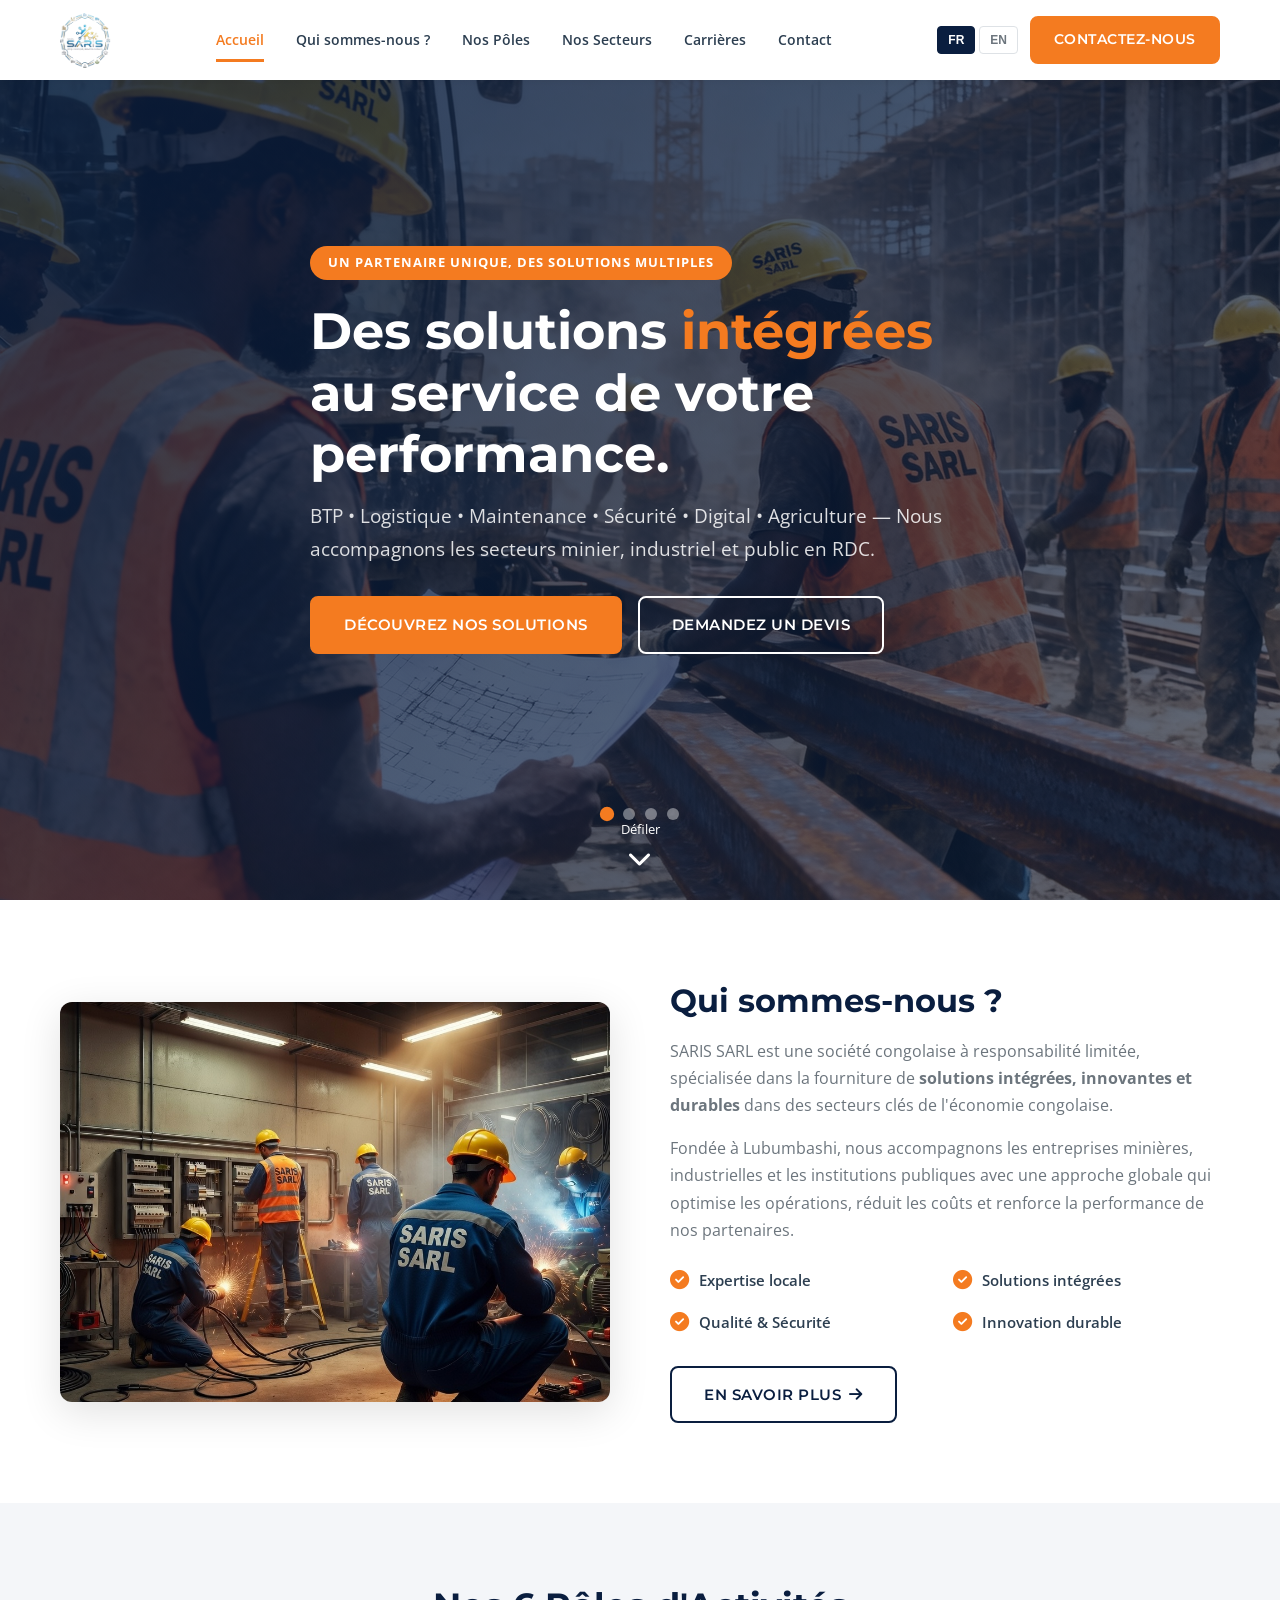
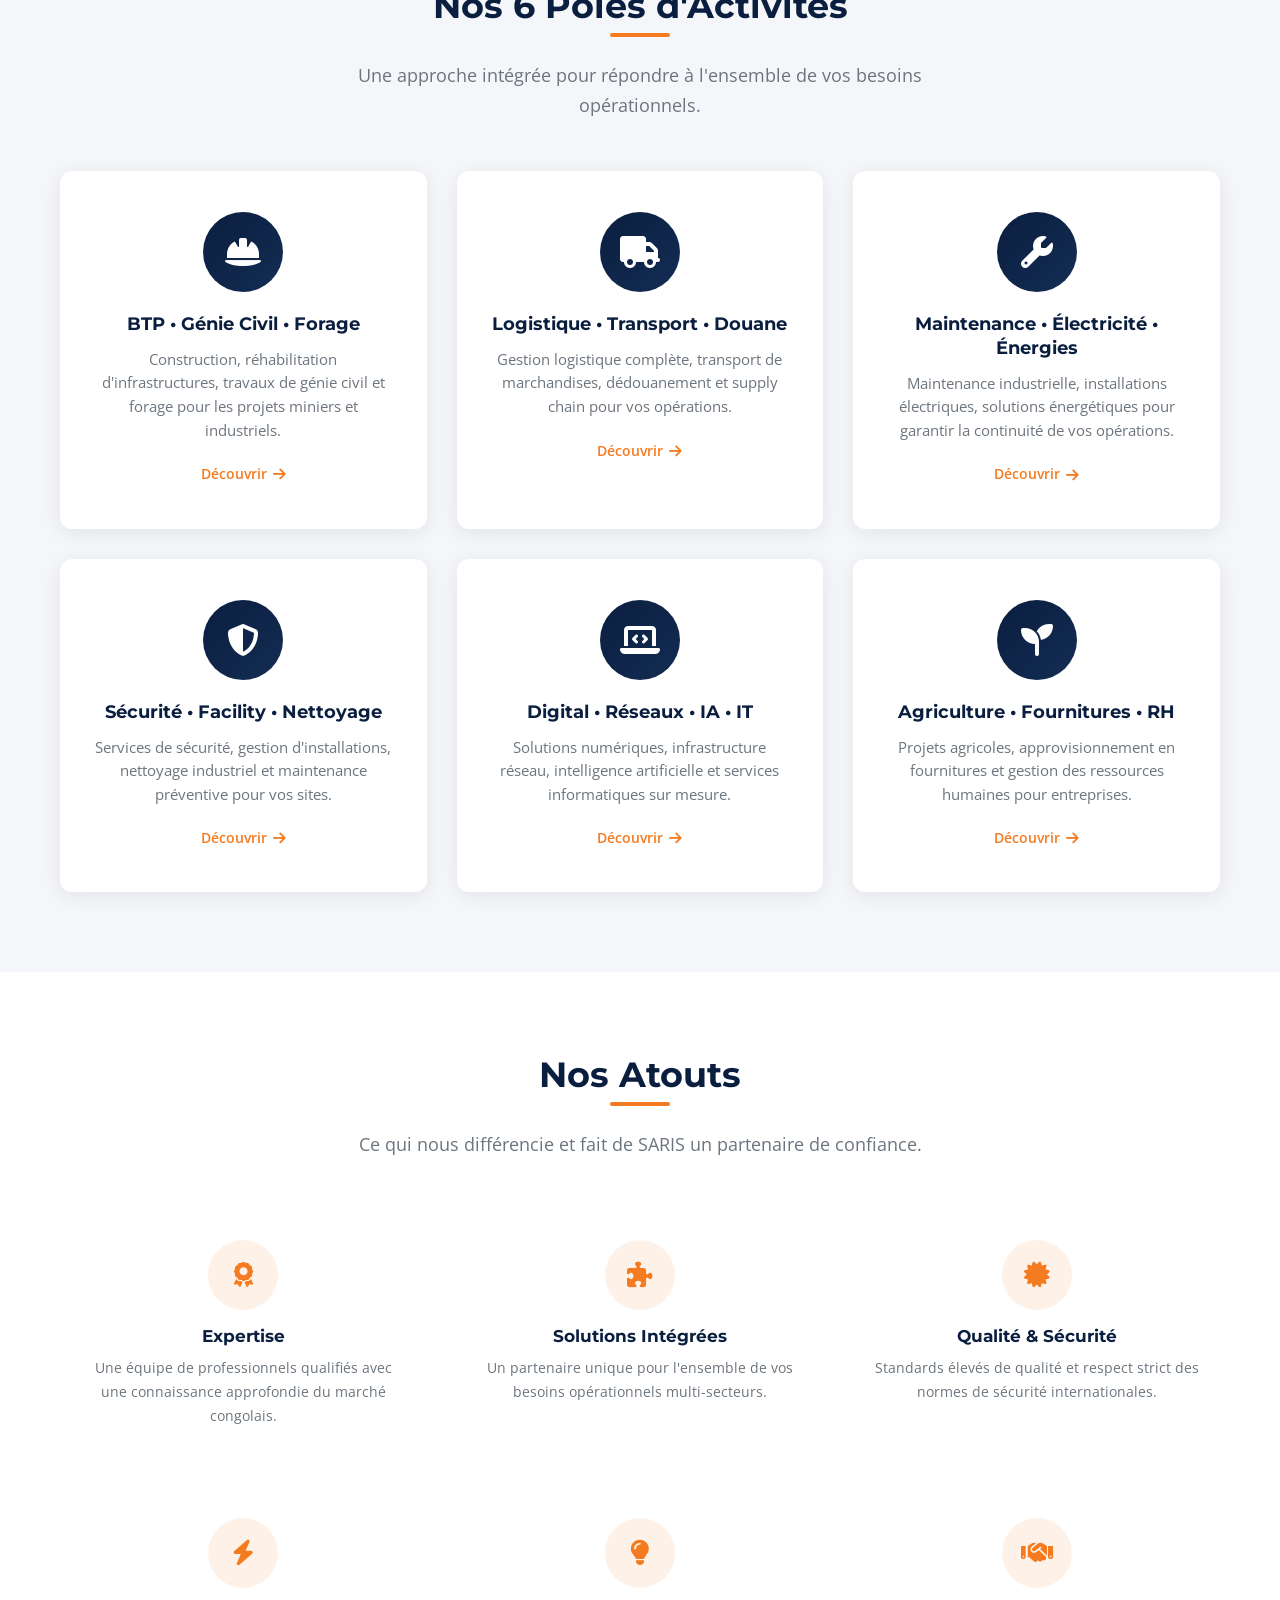
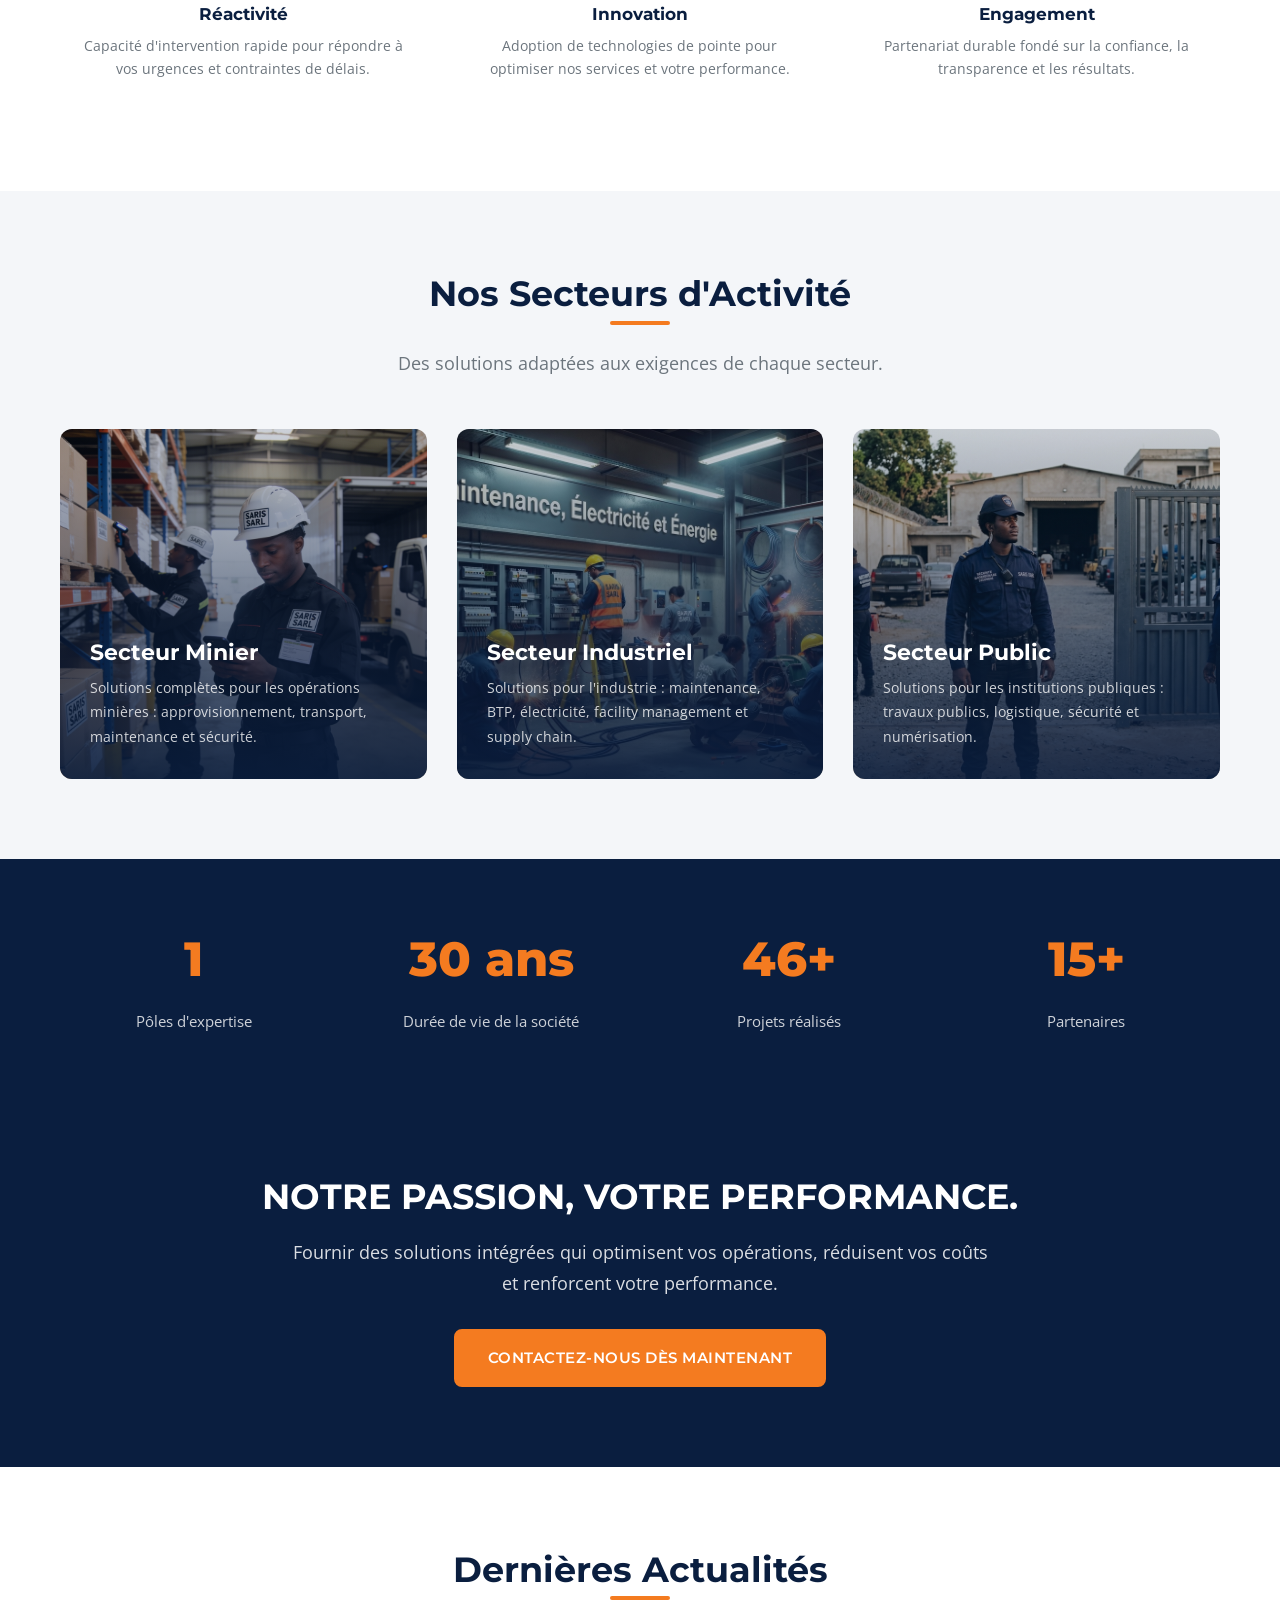
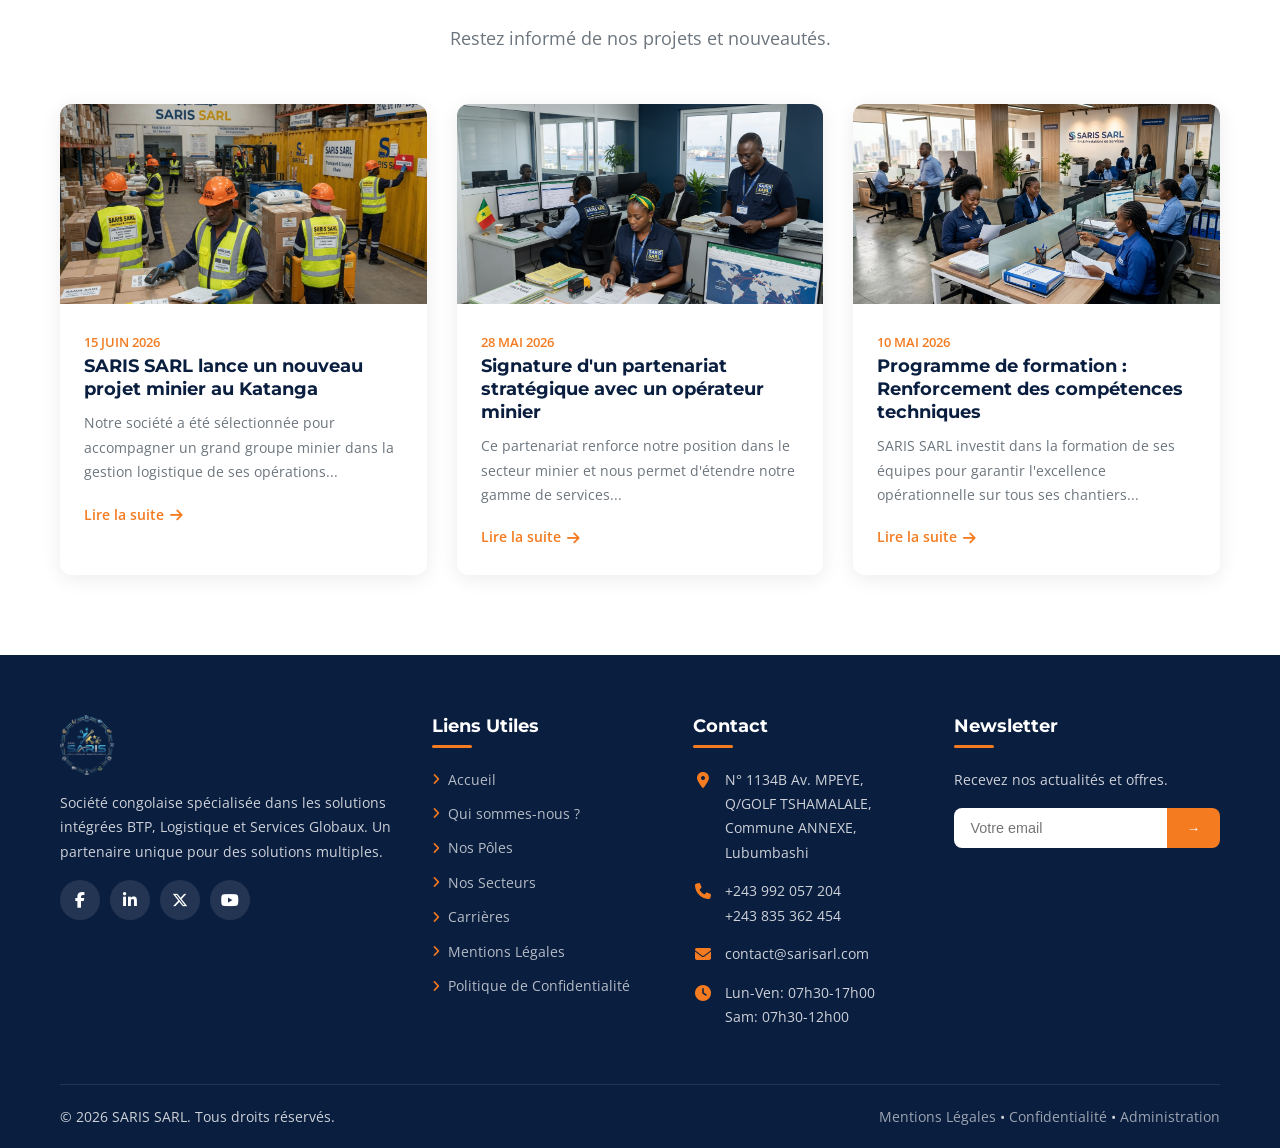
==== index.html @ deb18f31 "Initial commit: Site web SARIS SARL - Solutions Integrees BTP, Logistique et Services Globaux" ====
<!DOCTYPE html>
<html lang="fr">
<head>
  <meta charset="UTF-8">
  <meta name="viewport" content="width=device-width, initial-scale=1.0">
  <title>SARIS SARL – Solutions Intégrées BTP, Logistique & Services Globaux</title>
  <meta name="description" content="SARIS SARL, société congolaise spécialisée dans les solutions intégrées BTP, Logistique et Services Globaux au service du secteur minier, industriel et public.">
  <meta name="keywords" content="SARIS SARL, BTP, logistique, maintenance industrielle, Lubumbashi, Kolwezi, Congo, RDC">
  <link rel="preconnect" href="https://fonts.googleapis.com">
  <link rel="preconnect" href="https://fonts.gstatic.com" crossorigin>
  <link href="https://fonts.googleapis.com/css2?family=Montserrat:wght@400;500;600;700;800&family=Open+Sans:wght@400;500;600;700&display=swap" rel="stylesheet">
  <link rel="stylesheet" href="https://cdnjs.cloudflare.com/ajax/libs/font-awesome/6.5.1/css/all.min.css">
  <link rel="stylesheet" href="css/style.css">
</head>
<body>

  <!-- Navigation Overlay -->
  <div class="nav-overlay"></div>

  <!-- ========== HEADER ========== -->
  <header class="header">
    <div class="container header__inner">
      <a href="index.html" class="header__logo">
        <img src="assets/images/logo.png" alt="SARIS SARL - BTP, Logistique, Services Globaux" style="height:55px;width:auto;">
      </a>

      <nav class="header__nav">
        <a href="index.html" class="active">Accueil</a>
        <a href="pages/about.html">Qui sommes-nous ?</a>
        <a href="pages/poles.html">Nos Pôles</a>
        <a href="pages/secteurs.html">Nos Secteurs</a>
        <a href="pages/careers.html">Carrières</a>
        <a href="pages/contact.html">Contact</a>
      </nav>

      <div class="header__actions">
        <div class="lang-switch">
          <button class="active" data-lang="fr">FR</button>
          <button data-lang="en">EN</button>
        </div>
        <a href="pages/contact.html" class="btn btn--primary btn--small">Contactez-nous</a>
        <div class="menu-toggle">
          <span></span><span></span><span></span>
        </div>
      </div>
    </div>
  </header>

  <!-- ========== HERO SECTION ========== -->
  <section class="hero">
    <div class="hero__slideshow">
      <div class="hero__slide active" style="background-image: url('assets/images/btp-genie-civil.png');"></div>
      <div class="hero__slide" style="background-image: url('assets/images/logistique-camions.png');"></div>
      <div class="hero__slide" style="background-image: url('assets/images/maintenance-energie.png');"></div>
      <div class="hero__slide" style="background-image: url('assets/images/securite-gardiennage.png');"></div>
    </div>
    <div class="hero__overlay"></div>

    <div class="container hero__content">
      <span class="hero__badge">UN PARTENAIRE UNIQUE, DES SOLUTIONS MULTIPLES</span>
      <h1>Des solutions <span>intégrées</span> au service de votre performance.</h1>
      <p>BTP &bull; Logistique &bull; Maintenance &bull; Sécurité &bull; Digital &bull; Agriculture — Nous accompagnons les secteurs minier, industriel et public en RDC.</p>
      <div class="hero__buttons">
        <a href="pages/poles.html" class="btn btn--primary">Découvrez nos solutions</a>
        <a href="pages/contact.html" class="btn btn--outline">Demandez un devis</a>
      </div>
    </div>

    <div class="hero__dots">
      <button class="hero__dot active"></button>
      <button class="hero__dot"></button>
      <button class="hero__dot"></button>
      <button class="hero__dot"></button>
    </div>

    <div class="hero__scroll">
      <span>Défiler</span>
      <i class="fas fa-chevron-down"></i>
    </div>
  </section>

  <!-- ========== ABOUT SUMMARY ========== -->
  <section class="section">
    <div class="container">
      <div class="about-summary">
        <div class="about-summary__img animate-left">
          <img src="assets/images/maintenance-saris.png" alt="Équipe SARIS SARL">
        </div>
        <div class="about-summary__content animate-right">
          <h2>Qui sommes-nous ?</h2>
          <p>SARIS SARL est une société congolaise à responsabilité limitée, spécialisée dans la fourniture de <strong>solutions intégrées, innovantes et durables</strong> dans des secteurs clés de l'économie congolaise.</p>
          <p>Fondée à Lubumbashi, nous accompagnons les entreprises minières, industrielles et les institutions publiques avec une approche globale qui optimise les opérations, réduit les coûts et renforce la performance de nos partenaires.</p>
          <div class="about-summary__features">
            <div class="about-summary__feature">
              <i class="fas fa-check-circle"></i>
              <span>Expertise locale</span>
            </div>
            <div class="about-summary__feature">
              <i class="fas fa-check-circle"></i>
              <span>Solutions intégrées</span>
            </div>
            <div class="about-summary__feature">
              <i class="fas fa-check-circle"></i>
              <span>Qualité & Sécurité</span>
            </div>
            <div class="about-summary__feature">
              <i class="fas fa-check-circle"></i>
              <span>Innovation durable</span>
            </div>
          </div>
          <a href="pages/about.html" class="btn btn--outline-dark mt-3">En savoir plus <i class="fas fa-arrow-right"></i></a>
        </div>
      </div>
    </div>
  </section>

  <!-- ========== 6 PÔLES D'ACTIVITÉS ========== -->
  <section class="section section--gray">
    <div class="container">
      <div class="section-title animate">
        <h2>Nos 6 Pôles d'Activités</h2>
        <p>Une approche intégrée pour répondre à l'ensemble de vos besoins opérationnels.</p>
      </div>

      <div class="poles-grid">
        <div class="pole-card animate">
          <div class="pole-card__icon"><i class="fas fa-hard-hat"></i></div>
          <h3>BTP &bull; Génie Civil &bull; Forage</h3>
          <p>Construction, réhabilitation d'infrastructures, travaux de génie civil et forage pour les projets miniers et industriels.</p>
          <a href="pages/poles.html" class="pole-card__link">Découvrir <i class="fas fa-arrow-right"></i></a>
        </div>

        <div class="pole-card animate">
          <div class="pole-card__icon"><i class="fas fa-truck"></i></div>
          <h3>Logistique &bull; Transport &bull; Douane</h3>
          <p>Gestion logistique complète, transport de marchandises, dédouanement et supply chain pour vos opérations.</p>
          <a href="pages/poles.html" class="pole-card__link">Découvrir <i class="fas fa-arrow-right"></i></a>
        </div>

        <div class="pole-card animate">
          <div class="pole-card__icon"><i class="fas fa-wrench"></i></div>
          <h3>Maintenance &bull; Électricité &bull; Énergies</h3>
          <p>Maintenance industrielle, installations électriques, solutions énergétiques pour garantir la continuité de vos opérations.</p>
          <a href="pages/poles.html" class="pole-card__link">Découvrir <i class="fas fa-arrow-right"></i></a>
        </div>

        <div class="pole-card animate">
          <div class="pole-card__icon"><i class="fas fa-shield-halved"></i></div>
          <h3>Sécurité &bull; Facility &bull; Nettoyage</h3>
          <p>Services de sécurité, gestion d'installations, nettoyage industriel et maintenance préventive pour vos sites.</p>
          <a href="pages/poles.html" class="pole-card__link">Découvrir <i class="fas fa-arrow-right"></i></a>
        </div>

        <div class="pole-card animate">
          <div class="pole-card__icon"><i class="fas fa-laptop-code"></i></div>
          <h3>Digital &bull; Réseaux &bull; IA &bull; IT</h3>
          <p>Solutions numériques, infrastructure réseau, intelligence artificielle et services informatiques sur mesure.</p>
          <a href="pages/poles.html" class="pole-card__link">Découvrir <i class="fas fa-arrow-right"></i></a>
        </div>

        <div class="pole-card animate">
          <div class="pole-card__icon"><i class="fas fa-seedling"></i></div>
          <h3>Agriculture &bull; Fournitures &bull; RH</h3>
          <p>Projets agricoles, approvisionnement en fournitures et gestion des ressources humaines pour entreprises.</p>
          <a href="pages/poles.html" class="pole-card__link">Découvrir <i class="fas fa-arrow-right"></i></a>
        </div>
      </div>
    </div>
  </section>

  <!-- ========== NOS ATOUTS ========== -->
  <section class="section">
    <div class="container">
      <div class="section-title animate">
        <h2>Nos Atouts</h2>
        <p>Ce qui nous différencie et fait de SARIS un partenaire de confiance.</p>
      </div>

      <div class="atouts-grid">
        <div class="atout-card animate">
          <div class="atout-card__icon"><i class="fas fa-award"></i></div>
          <h4>Expertise</h4>
          <p>Une équipe de professionnels qualifiés avec une connaissance approfondie du marché congolais.</p>
        </div>
        <div class="atout-card animate">
          <div class="atout-card__icon"><i class="fas fa-puzzle-piece"></i></div>
          <h4>Solutions Intégrées</h4>
          <p>Un partenaire unique pour l'ensemble de vos besoins opérationnels multi-secteurs.</p>
        </div>
        <div class="atout-card animate">
          <div class="atout-card__icon"><i class="fas fa-certificate"></i></div>
          <h4>Qualité & Sécurité</h4>
          <p>Standards élevés de qualité et respect strict des normes de sécurité internationales.</p>
        </div>
        <div class="atout-card animate">
          <div class="atout-card__icon"><i class="fas fa-bolt"></i></div>
          <h4>Réactivité</h4>
          <p>Capacité d'intervention rapide pour répondre à vos urgences et contraintes de délais.</p>
        </div>
        <div class="atout-card animate">
          <div class="atout-card__icon"><i class="fas fa-lightbulb"></i></div>
          <h4>Innovation</h4>
          <p>Adoption de technologies de pointe pour optimiser nos services et votre performance.</p>
        </div>
        <div class="atout-card animate">
          <div class="atout-card__icon"><i class="fas fa-handshake"></i></div>
          <h4>Engagement</h4>
          <p>Partenariat durable fondé sur la confiance, la transparence et les résultats.</p>
        </div>
      </div>
    </div>
  </section>

  <!-- ========== SECTEURS D'ACTIVITÉ ========== -->
  <section class="section section--gray">
    <div class="container">
      <div class="section-title animate">
        <h2>Nos Secteurs d'Activité</h2>
        <p>Des solutions adaptées aux exigences de chaque secteur.</p>
      </div>

      <div class="sectors-grid">
        <div class="sector-card animate">
          <img src="assets/images/logistique-transport.png" alt="Secteur Minier">
          <div class="sector-card__overlay">
            <i class="fas fa-arrow-right"></i>
            <h3>Secteur Minier</h3>
            <p>Solutions complètes pour les opérations minières : approvisionnement, transport, maintenance et sécurité.</p>
          </div>
        </div>
        <div class="sector-card animate">
          <img src="assets/images/maintenance-travailleurs.png" alt="Secteur Industriel">
          <div class="sector-card__overlay">
            <i class="fas fa-arrow-right"></i>
            <h3>Secteur Industriel</h3>
            <p>Solutions pour l'industrie : maintenance, BTP, électricité, facility management et supply chain.</p>
          </div>
        </div>
        <div class="sector-card animate">
          <img src="assets/images/securite-facility.png" alt="Secteur Public">
          <div class="sector-card__overlay">
            <i class="fas fa-arrow-right"></i>
            <h3>Secteur Public</h3>
            <p>Solutions pour les institutions publiques : travaux publics, logistique, sécurité et numérisation.</p>
          </div>
        </div>
      </div>
    </div>
  </section>

  <!-- ========== CHIFFRES CLÉS ========== -->
  <section class="counters">
    <div class="container">
      <div class="counters__grid">
        <div class="counter">
          <div class="counter__number" data-target="6" data-suffix="">0</div>
          <div class="counter__label">Pôles d'expertise</div>
        </div>
        <div class="counter">
          <div class="counter__number" data-target="99" data-suffix=" ans">0</div>
          <div class="counter__label">Durée de vie de la société</div>
        </div>
        <div class="counter">
          <div class="counter__number" data-target="150" data-suffix="+">0</div>
          <div class="counter__label">Projets réalisés</div>
        </div>
        <div class="counter">
          <div class="counter__number" data-target="50" data-suffix="+">0</div>
          <div class="counter__label">Partenaires</div>
        </div>
      </div>
    </div>
  </section>

  <!-- ========== SLOGAN BANNER ========== -->
  <section class="section section--dark text-center">
    <div class="container">
      <h2 style="font-size: 2.2rem; margin-bottom: 16px;" class="animate">NOTRE PASSION, VOTRE PERFORMANCE.</h2>
      <p style="font-size: 1.15rem; opacity: 0.85; max-width: 700px; margin: 0 auto 30px;" class="animate">
        Fournir des solutions intégrées qui optimisent vos opérations, réduisent vos coûts et renforcent votre performance.
      </p>
      <a href="pages/contact.html" class="btn btn--primary animate">Contactez-nous dès maintenant</a>
    </div>
  </section>

  <!-- ========== ACTUALITÉS ========== -->
  <section class="section">
    <div class="container">
      <div class="section-title animate">
        <h2>Dernières Actualités</h2>
        <p>Restez informé de nos projets et nouveautés.</p>
      </div>

      <div class="news-grid" id="newsGrid">
        <!-- Chargé dynamiquement via JavaScript -->
      </div>
    </div>
  </section>

  <!-- ========== FOOTER ========== -->
  <footer class="footer">
    <div class="container">
      <div class="footer__grid">
        <!-- About -->
        <div class="footer__about">
          <img src="assets/images/logo.png" alt="SARIS SARL" style="height:60px;width:auto;margin-bottom:16px;">
          <p>Société congolaise spécialisée dans les solutions intégrées BTP, Logistique et Services Globaux. Un partenaire unique pour des solutions multiples.</p>
          <div class="footer__social">
            <a href="#"><i class="fab fa-facebook-f"></i></a>
            <a href="#"><i class="fab fa-linkedin-in"></i></a>
            <a href="#"><i class="fab fa-x-twitter"></i></a>
            <a href="#"><i class="fab fa-youtube"></i></a>
          </div>
        </div>

        <!-- Links -->
        <div>
          <h4>Liens Utiles</h4>
          <ul class="footer__links">
            <li><a href="index.html">Accueil</a></li>
            <li><a href="pages/about.html">Qui sommes-nous ?</a></li>
            <li><a href="pages/poles.html">Nos Pôles</a></li>
            <li><a href="pages/secteurs.html">Nos Secteurs</a></li>
            <li><a href="pages/careers.html">Carrières</a></li>
            <li><a href="#">Mentions Légales</a></li>
            <li><a href="#">Politique de Confidentialité</a></li>
          </ul>
        </div>

        <!-- Contact -->
        <div>
          <h4>Contact</h4>
          <ul class="footer__contact">
            <li>
              <i class="fas fa-map-marker-alt"></i>
              <span>N° 1134B Av. MPEYE, Q/GOLF TSHAMALALE, Commune ANNEXE, Lubumbashi</span>
            </li>
            <li>
              <i class="fas fa-phone"></i>
              <span>+243 992 057 204<br>+243 835 362 454</span>
            </li>
            <li>
              <i class="fas fa-envelope"></i>
              <span>contact@sarisarl.com</span>
            </li>
            <li>
              <i class="fas fa-clock"></i>
              <span>Lun-Ven: 07h30-17h00<br>Sam: 07h30-12h00</span>
            </li>
          </ul>
        </div>

        <!-- Newsletter -->
        <div>
          <h4>Newsletter</h4>
          <p style="font-size: 0.9rem; margin-bottom: 12px;">Recevez nos actualités et offres.</p>
          <div class="footer__newsletter">
            <form>
              <input type="email" placeholder="Votre email">
              <button type="submit">&rarr;</button>
            </form>
          </div>
        </div>
      </div>

      <div class="footer__bottom">
        <span>&copy; 2026 SARIS SARL. Tous droits réservés.</span>
        <span>
          <a href="#">Mentions Légales</a> &bull;
          <a href="#">Confidentialité</a> &bull;
          <a href="pages/admin.html">Administration</a>
        </span>
      </div>
    </div>
  </footer>

  <!-- Back to Top -->
  <button id="backToTop" style="position:fixed;bottom:30px;right:30px;width:50px;height:50px;border-radius:50%;background:#F47B20;color:#fff;border:none;font-size:1.2rem;cursor:pointer;z-index:999;opacity:0;transition:all 0.3s ease;box-shadow:0 4px 15px rgba(244,123,32,0.4);" class="hidden">
    <i class="fas fa-chevron-up"></i>
  </button>

  <style>
    #backToTop.visible { opacity: 1; }
  </style>

  <script src="js/main.js"></script>
  <script>
    // Load news from admin panel (localStorage)
    (function() {
      const STORAGE_KEY = 'saris_articles';
      const newsGrid = document.getElementById('newsGrid');
      if (!newsGrid) return;

      let articles = [];
      try {
        const data = localStorage.getItem(STORAGE_KEY);
        articles = data ? JSON.parse(data) : [];
      } catch(e) {}

      // Filter only published articles, sorted by date desc
      const published = articles
        .filter(a => a.status === 'published')
        .sort((a, b) => new Date(b.date) - new Date(a.date));

      if (published.length === 0) {
        // Default articles if none in admin
        const defaults = [
          { image: 'assets/images/logistique-entrepot.png', date: '15 Juin 2026', title: 'SARIS SARL lance un nouveau projet minier au Katanga', excerpt: 'Notre société a été sélectionnée pour accompagner un grand groupe minier dans la gestion logistique de ses opérations...' },
          { image: 'assets/images/logistique-bureau.png', date: '28 Mai 2026', title: 'Signature d\'un partenariat stratégique avec un opérateur minier', excerpt: 'Ce partenariat renforce notre position dans le secteur minier et nous permet d\'étendre notre gamme de services...' },
          { image: 'assets/images/rh-equipe.png', date: '10 Mai 2026', title: 'Programme de formation : Renforcement des compétences techniques', excerpt: 'SARIS SARL investit dans la formation de ses équipes pour garantir l\'excellence opérationnelle sur tous ses chantiers...' }
        ];
        newsGrid.innerHTML = defaults.map(a => `
          <div class="news-card animate">
            <div class="news-card__img"><img src="${a.image}" alt="${a.title}"></div>
            <div class="news-card__body">
              <span class="news-card__date">${a.date}</span>
              <h3>${a.title}</h3>
              <p>${a.excerpt}</p>
              <a href="#" class="news-card__link">Lire la suite <i class="fas fa-arrow-right"></i></a>
            </div>
          </div>
        `).join('');
      } else {
        const display = published.slice(0, 3);
        newsGrid.innerHTML = display.map(a => {
          const d = new Date(a.date);
          const dateStr = d.toLocaleDateString('fr-FR', { day: 'numeric', month: 'long', year: 'numeric' });
          return `
          <div class="news-card animate">
            <div class="news-card__img"><img src="${a.image || 'assets/images/logistique-entrepot.png'}" alt="${a.title}"></div>
            <div class="news-card__body">
              <span class="news-card__date">${dateStr}</span>
              <h3>${a.title}</h3>
              <p>${a.excerpt}</p>
              <a href="#" class="news-card__link">Lire la suite <i class="fas fa-arrow-right"></i></a>
            </div>
          </div>`;
        }).join('');
      }
    })();
  </script>
</body>
</html>
---- css/style.css ----
/* ============================================
   SARIS SARL - Main Stylesheet
   Charte Graphique Officielle
   ============================================ */

/* ---------- CSS Variables ---------- */
:root {
  --primary: #0A1E3F;
  --primary-light: #142d54;
  --secondary: #F47B20;
  --secondary-hover: #e06a10;
  --tertiary: #F4F6F9;
  --white: #FFFFFF;
  --gray-dark: #2C3E50;
  --gray: #6c757d;
  --gray-light: #dee2e6;
  --black: #1a1a1a;
  --shadow: 0 4px 20px rgba(0,0,0,0.08);
  --shadow-lg: 0 10px 40px rgba(0,0,0,0.12);
  --radius: 8px;
  --radius-lg: 12px;
  --transition: all 0.3s ease;
  --max-width: 1200px;
  --header-height: 80px;
}

/* ---------- Reset & Base ---------- */
*, *::before, *::after { box-sizing: border-box; margin: 0; padding: 0; }

html { scroll-behavior: smooth; font-size: 16px; }

body {
  font-family: 'Open Sans', sans-serif;
  color: var(--gray-dark);
  background: var(--white);
  line-height: 1.7;
  overflow-x: hidden;
}

a { text-decoration: none; color: inherit; transition: var(--transition); }
ul { list-style: none; }
img { max-width: 100%; height: auto; display: block; }
h1, h2, h3, h4, h5, h6 { font-family: 'Montserrat', sans-serif; font-weight: 700; color: var(--primary); line-height: 1.3; }

.container { max-width: var(--max-width); margin: 0 auto; padding: 0 20px; }
.section { padding: 80px 0; }
.section--gray { background: var(--tertiary); }
.section--dark { background: var(--primary); color: var(--white); }
.section--dark h2, .section--dark h3, .section--dark p { color: var(--white); }

.section-title { text-align: center; margin-bottom: 50px; }
.section-title h2 { font-size: 2.2rem; margin-bottom: 12px; position: relative; display: inline-block; }
.section-title h2::after { content: ''; position: absolute; bottom: -8px; left: 50%; transform: translateX(-50%); width: 60px; height: 4px; background: var(--secondary); border-radius: 2px; }
.section-title p { color: var(--gray); font-size: 1.1rem; max-width: 600px; margin: 20px auto 0; }

.text-center { text-align: center; }
.mt-1 { margin-top: 10px; }
.mt-2 { margin-top: 20px; }
.mt-3 { margin-top: 30px; }
.mt-4 { margin-top: 40px; }
.mb-2 { margin-bottom: 20px; }
.mb-3 { margin-bottom: 30px; }

/* ---------- Buttons ---------- */
.btn {
  display: inline-flex; align-items: center; gap: 8px;
  padding: 14px 32px; border-radius: var(--radius); font-family: 'Montserrat', sans-serif;
  font-weight: 600; font-size: 0.95rem; cursor: pointer; border: 2px solid transparent;
  transition: var(--transition); text-transform: uppercase; letter-spacing: 0.5px;
}
.btn--primary { background: var(--secondary); color: var(--white); border-color: var(--secondary); }
.btn--primary:hover { background: var(--secondary-hover); border-color: var(--secondary-hover); transform: translateY(-2px); box-shadow: 0 6px 20px rgba(244,123,32,0.4); }
.btn--outline { background: transparent; color: var(--white); border-color: var(--white); }
.btn--outline:hover { background: var(--white); color: var(--primary); }
.btn--outline-dark { background: transparent; color: var(--primary); border-color: var(--primary); }
.btn--outline-dark:hover { background: var(--primary); color: var(--white); }
.btn--small { padding: 10px 22px; font-size: 0.85rem; }

/* ---------- HEADER ---------- */
.header {
  position: fixed; top: 0; left: 0; width: 100%; z-index: 1000;
  background: var(--white); box-shadow: 0 2px 10px rgba(0,0,0,0.06);
  transition: var(--transition); height: var(--header-height);
}
.header--scrolled { box-shadow: 0 4px 20px rgba(0,0,0,0.1); }
.header__inner { display: flex; align-items: center; justify-content: space-between; height: var(--header-height); }

/* Logo */
.header__logo { display: flex; align-items: center; gap: 10px; flex-shrink: 0; }
.header__logo img { height: 50px; width: auto; }
.header__logo-text { font-family: 'Montserrat', sans-serif; font-weight: 800; font-size: 1.5rem; color: var(--primary); line-height: 1.1; }
.header__logo-text span { color: var(--secondary); display: block; font-size: 0.6rem; font-weight: 500; letter-spacing: 2px; text-transform: uppercase; }

/* Navigation */
.header__nav { display: flex; align-items: center; gap: 0; }
.header__nav a {
  padding: 10px 16px; font-size: 0.9rem; font-weight: 600; color: var(--gray-dark);
  position: relative; transition: var(--transition);
}
.header__nav a::after { content: ''; position: absolute; bottom: 0; left: 50%; width: 0; height: 3px; background: var(--secondary); transition: var(--transition); transform: translateX(-50%); }
.header__nav a:hover, .header__nav a.active { color: var(--secondary); }
.header__nav a:hover::after, .header__nav a.active::after { width: 60%; }

/* Header Actions */
.header__actions { display: flex; align-items: center; gap: 12px; flex-shrink: 0; }

/* Lang Switcher */
.lang-switch { display: flex; gap: 4px; }
.lang-switch button {
  background: none; border: 1px solid var(--gray-light); padding: 6px 10px;
  font-size: 0.75rem; font-weight: 700; cursor: pointer; border-radius: 4px;
  color: var(--gray); transition: var(--transition);
}
.lang-switch button.active, .lang-switch button:hover { background: var(--primary); color: var(--white); border-color: var(--primary); }

/* Mobile Menu Toggle */
.menu-toggle { display: none; flex-direction: column; gap: 5px; cursor: pointer; padding: 8px; z-index: 1001; }
.menu-toggle span { width: 28px; height: 3px; background: var(--primary); border-radius: 3px; transition: var(--transition); }
.menu-toggle.active span:nth-child(1) { transform: rotate(45deg) translate(5px, 6px); }
.menu-toggle.active span:nth-child(2) { opacity: 0; }
.menu-toggle.active span:nth-child(3) { transform: rotate(-45deg) translate(5px, -6px); }

/* ---------- HERO SECTION ---------- */
.hero {
  position: relative; height: 100vh; min-height: 600px;
  display: flex; align-items: center; overflow: hidden;
}
.hero__slideshow { position: absolute; inset: 0; z-index: 0; }
.hero__slide {
  position: absolute; inset: 0; background-size: cover; background-position: center;
  opacity: 0; transition: opacity 1s ease;
}
.hero__slide.active { opacity: 1; }
.hero__overlay {
  position: absolute; inset: 0;
  background: linear-gradient(135deg, rgba(10,30,63,0.85) 0%, rgba(10,30,63,0.6) 100%);
  z-index: 1;
}
.hero__content {
  position: relative; z-index: 2; max-width: 700px; color: var(--white);
  animation: fadeInUp 1s ease;
}
.hero__badge {
  display: inline-block; background: var(--secondary); color: var(--white);
  padding: 6px 18px; border-radius: 20px; font-size: 0.8rem; font-weight: 700;
  margin-bottom: 20px; text-transform: uppercase; letter-spacing: 1px;
}
.hero__content h1 { font-size: 3.2rem; color: var(--white); margin-bottom: 16px; line-height: 1.2; }
.hero__content h1 span { color: var(--secondary); }
.hero__content p { font-size: 1.2rem; color: rgba(255,255,255,0.85); margin-bottom: 30px; }
.hero__buttons { display: flex; gap: 16px; flex-wrap: wrap; }
.hero__scroll {
  position: absolute; bottom: 30px; left: 50%; transform: translateX(-50%); z-index: 2;
  color: var(--white); font-size: 0.8rem; text-align: center; animation: bounce 2s infinite;
}
.hero__scroll i { display: block; font-size: 1.5rem; margin-top: 5px; }

/* Slideshow dots */
.hero__dots { position: absolute; bottom: 80px; left: 50%; transform: translateX(-50%); z-index: 2; display: flex; gap: 10px; }
.hero__dot { width: 12px; height: 12px; border-radius: 50%; background: rgba(255,255,255,0.4); cursor: pointer; transition: var(--transition); border: none; }
.hero__dot.active { background: var(--secondary); transform: scale(1.2); }

/* ---------- ABOUT SUMMARY (Home) ---------- */
.about-summary { display: grid; grid-template-columns: 1fr 1fr; gap: 60px; align-items: center; }
.about-summary__img { border-radius: var(--radius-lg); overflow: hidden; box-shadow: var(--shadow-lg); position: relative; }
.about-summary__img img { width: 100%; height: 400px; object-fit: cover; }
.about-summary__content h2 { font-size: 2rem; margin-bottom: 16px; }
.about-summary__content p { margin-bottom: 16px; color: var(--gray); }
.about-summary__features { display: grid; grid-template-columns: 1fr 1fr; gap: 16px; margin-top: 24px; }
.about-summary__feature { display: flex; align-items: center; gap: 10px; }
.about-summary__feature i { color: var(--secondary); font-size: 1.2rem; }
.about-summary__feature span { font-weight: 600; font-size: 0.95rem; }

/* ---------- POLES CARDS ---------- */
.poles-grid { display: grid; grid-template-columns: repeat(3, 1fr); gap: 30px; }
.pole-card {
  background: var(--white); border-radius: var(--radius-lg); padding: 40px 30px;
  box-shadow: var(--shadow); transition: var(--transition); text-align: center;
  border: 1px solid transparent; position: relative; overflow: hidden;
}
.pole-card::before {
  content: ''; position: absolute; top: 0; left: 0; width: 100%; height: 4px;
  background: var(--secondary); transform: scaleX(0); transition: var(--transition);
}
.pole-card:hover { transform: translateY(-8px); box-shadow: var(--shadow-lg); border-color: rgba(244,123,32,0.1); }
.pole-card:hover::before { transform: scaleX(1); }
.pole-card__icon {
  width: 80px; height: 80px; border-radius: 50%; background: linear-gradient(135deg, var(--primary), var(--primary-light));
  display: flex; align-items: center; justify-content: center; margin: 0 auto 20px;
  transition: var(--transition);
}
.pole-card:hover .pole-card__icon { background: var(--secondary); transform: scale(1.05); }
.pole-card__icon i { font-size: 2rem; color: var(--white); }
.pole-card h3 { font-size: 1.15rem; margin-bottom: 12px; }
.pole-card p { font-size: 0.92rem; color: var(--gray); line-height: 1.6; }
.pole-card__link { display: inline-flex; align-items: center; gap: 6px; margin-top: 20px; color: var(--secondary); font-weight: 600; font-size: 0.9rem; }
.pole-card__link:hover { gap: 10px; }

/* ---------- ATOUTS ---------- */
.atouts-grid { display: grid; grid-template-columns: repeat(3, 1fr); gap: 30px; }
.atout-card { text-align: center; padding: 30px 20px; }
.atout-card__icon {
  width: 70px; height: 70px; border-radius: 50%; background: rgba(244,123,32,0.1);
  display: flex; align-items: center; justify-content: center; margin: 0 auto 16px;
  transition: var(--transition);
}
.atout-card:hover .atout-card__icon { background: var(--secondary); }
.atout-card__icon i { font-size: 1.6rem; color: var(--secondary); transition: var(--transition); }
.atout-card:hover .atout-card__icon i { color: var(--white); }
.atout-card h4 { font-size: 1.05rem; margin-bottom: 8px; }
.atout-card p { font-size: 0.88rem; color: var(--gray); }

/* ---------- SECTORS ---------- */
.sectors-grid { display: grid; grid-template-columns: repeat(3, 1fr); gap: 30px; }
.sector-card {
  position: relative; border-radius: var(--radius-lg); overflow: hidden;
  height: 350px; cursor: pointer; group: true;
}
.sector-card img { width: 100%; height: 100%; object-fit: cover; transition: var(--transition); }
.sector-card:hover img { transform: scale(1.08); }
.sector-card__overlay {
  position: absolute; inset: 0; background: linear-gradient(to top, rgba(10,30,63,0.9) 0%, rgba(10,30,63,0.2) 100%);
  display: flex; flex-direction: column; justify-content: flex-end; padding: 30px;
  transition: var(--transition);
}
.sector-card:hover .sector-card__overlay { background: linear-gradient(to top, rgba(10,30,63,0.95) 0%, rgba(10,30,63,0.4) 100%); }
.sector-card__overlay h3 { color: var(--white); font-size: 1.4rem; margin-bottom: 8px; }
.sector-card__overlay p { color: rgba(255,255,255,0.8); font-size: 0.9rem; }
.sector-card__overlay i { position: absolute; top: 20px; right: 20px; color: var(--secondary); font-size: 1.5rem; opacity: 0; transform: translateY(10px); transition: var(--transition); }
.sector-card:hover .sector-card__overlay i { opacity: 1; transform: translateY(0); }

/* ---------- COUNTERS ---------- */
.counters { background: var(--primary); padding: 60px 0; }
.counters__grid { display: grid; grid-template-columns: repeat(4, 1fr); gap: 30px; text-align: center; }
.counter { color: var(--white); }
.counter__number { font-family: 'Montserrat', sans-serif; font-size: 3rem; font-weight: 800; color: var(--secondary); }
.counter__label { font-size: 0.95rem; color: rgba(255,255,255,0.8); margin-top: 8px; }

/* ---------- NEWS ---------- */
.news-grid { display: grid; grid-template-columns: repeat(3, 1fr); gap: 30px; }
.news-card { background: var(--white); border-radius: var(--radius-lg); overflow: hidden; box-shadow: var(--shadow); transition: var(--transition); }
.news-card:hover { transform: translateY(-5px); box-shadow: var(--shadow-lg); }
.news-card__img { height: 200px; overflow: hidden; }
.news-card__img img { width: 100%; height: 100%; object-fit: cover; transition: var(--transition); }
.news-card:hover .news-card__img img { transform: scale(1.05); }
.news-card__body { padding: 24px; }
.news-card__date { font-size: 0.8rem; color: var(--secondary); font-weight: 600; margin-bottom: 8px; text-transform: uppercase; }
.news-card__body h3 { font-size: 1.1rem; margin-bottom: 10px; }
.news-card__body p { font-size: 0.9rem; color: var(--gray); margin-bottom: 16px; }
.news-card__link { color: var(--secondary); font-weight: 600; font-size: 0.9rem; display: inline-flex; align-items: center; gap: 6px; }

/* ---------- FOOTER ---------- */
.footer { background: var(--primary); color: rgba(255,255,255,0.8); padding: 60px 0 0; }
.footer__grid { display: grid; grid-template-columns: 1.5fr 1fr 1fr 1.2fr; gap: 40px; margin-bottom: 40px; }
.footer h4 { color: var(--white); font-size: 1.1rem; margin-bottom: 20px; position: relative; padding-bottom: 10px; }
.footer h4::after { content: ''; position: absolute; bottom: 0; left: 0; width: 40px; height: 3px; background: var(--secondary); border-radius: 2px; }
.footer__about p { font-size: 0.9rem; line-height: 1.7; margin-bottom: 16px; }
.footer__social { display: flex; gap: 10px; margin-top: 16px; }
.footer__social a {
  width: 40px; height: 40px; border-radius: 50%; background: rgba(255,255,255,0.1);
  display: flex; align-items: center; justify-content: center; color: var(--white);
  transition: var(--transition); font-size: 1rem;
}
.footer__social a:hover { background: var(--secondary); transform: translateY(-3px); }
.footer__links li { margin-bottom: 10px; }
.footer__links a { font-size: 0.9rem; color: rgba(255,255,255,0.7); transition: var(--transition); display: flex; align-items: center; gap: 8px; }
.footer__links a::before { content: '\f105'; font-family: 'Font Awesome 6 Free'; font-weight: 900; color: var(--secondary); font-size: 0.8rem; }
.footer__links a:hover { color: var(--secondary); padding-left: 5px; }
.footer__contact li { display: flex; gap: 12px; margin-bottom: 14px; font-size: 0.9rem; align-items: flex-start; }
.footer__contact i { color: var(--secondary); font-size: 1rem; margin-top: 4px; flex-shrink: 0; width: 20px; text-align: center; }
.footer__newsletter { margin-top: 16px; }
.footer__newsletter form { display: flex; gap: 0; }
.footer__newsletter input {
  flex: 1; padding: 12px 16px; border: none; border-radius: var(--radius) 0 0 var(--radius);
  font-size: 0.9rem; outline: none;
}
.footer__newsletter button {
  padding: 12px 20px; background: var(--secondary); color: var(--white); border: none;
  border-radius: 0 var(--radius) var(--radius) 0; cursor: pointer; font-weight: 700; transition: var(--transition);
}
.footer__newsletter button:hover { background: var(--secondary-hover); }
.footer__bottom {
  border-top: 1px solid rgba(255,255,255,0.1); padding: 20px 0;
  display: flex; justify-content: space-between; align-items: center; flex-wrap: wrap; gap: 10px;
  font-size: 0.85rem;
}
.footer__bottom a { color: rgba(255,255,255,0.6); }
.footer__bottom a:hover { color: var(--secondary); }

/* ---------- PAGE HEADER (inner pages) ---------- */
.page-header {
  background: linear-gradient(135deg, var(--primary) 0%, var(--primary-light) 100%);
  padding: 140px 0 60px; text-align: center; position: relative; overflow: hidden;
}
.page-header::before {
  content: ''; position: absolute; top: -50%; right: -10%; width: 500px; height: 500px;
  border-radius: 50%; background: rgba(244,123,32,0.06);
}
.page-header h1 { color: var(--white); font-size: 2.5rem; margin-bottom: 12px; }
.page-header p { color: rgba(255,255,255,0.7); font-size: 1.1rem; }
.breadcrumb { display: flex; justify-content: center; gap: 10px; margin-top: 16px; font-size: 0.9rem; }
.breadcrumb a { color: rgba(255,255,255,0.6); }
.breadcrumb a:hover { color: var(--secondary); }
.breadcrumb span { color: var(--secondary); }

/* ---------- ABOUT PAGE ---------- */
.about-content { display: grid; grid-template-columns: 1fr 1fr; gap: 60px; align-items: start; }
.about-content__text h2 { font-size: 1.8rem; margin-bottom: 16px; }
.about-content__text p { margin-bottom: 16px; color: var(--gray); }
.about-content__img { border-radius: var(--radius-lg); overflow: hidden; box-shadow: var(--shadow-lg); }
.about-content__img img { width: 100%; height: 100%; object-fit: cover; }

/* Vision / Mission */
.vision-mission { display: grid; grid-template-columns: 1fr 1fr; gap: 40px; }
.vm-card { padding: 40px; border-radius: var(--radius-lg); text-align: center; }
.vm-card--vision { background: var(--primary); color: var(--white); }
.vm-card--mission { background: var(--secondary); color: var(--white); }
.vm-card i { font-size: 2.5rem; margin-bottom: 16px; opacity: 0.8; }
.vm-card h3 { font-size: 1.4rem; margin-bottom: 12px; color: var(--white); }
.vm-card p { font-size: 0.95rem; line-height: 1.7; opacity: 0.9; }

/* Team */
.team-grid { display: grid; grid-template-columns: repeat(3, 1fr); gap: 30px; }
.team-card { text-align: center; background: var(--white); border-radius: var(--radius-lg); overflow: hidden; box-shadow: var(--shadow); transition: var(--transition); }
.team-card:hover { transform: translateY(-5px); box-shadow: var(--shadow-lg); }
.team-card__img { height: 280px; overflow: hidden; }
.team-card__img img { width: 100%; height: 100%; object-fit: cover; transition: var(--transition); }
.team-card:hover .team-card__img img { transform: scale(1.05); }
.team-card__info { padding: 20px; }
.team-card__info h4 { font-size: 1.05rem; margin-bottom: 4px; }
.team-card__info span { font-size: 0.85rem; color: var(--secondary); font-weight: 600; }
.team-card__info p { font-size: 0.85rem; color: var(--gray); margin-top: 8px; }

/* Values */
.values-grid { display: grid; grid-template-columns: repeat(5, 1fr); gap: 20px; }
.value-card { text-align: center; padding: 30px 16px; border-radius: var(--radius-lg); background: var(--white); box-shadow: var(--shadow); transition: var(--transition); }
.value-card:hover { transform: translateY(-5px); box-shadow: var(--shadow-lg); }
.value-card__icon { width: 60px; height: 60px; border-radius: 50%; background: rgba(244,123,32,0.1); display: flex; align-items: center; justify-content: center; margin: 0 auto 12px; }
.value-card__icon i { color: var(--secondary); font-size: 1.4rem; }
.value-card h4 { font-size: 0.95rem; margin-bottom: 6px; }
.value-card p { font-size: 0.82rem; color: var(--gray); }

/* ---------- POLES DETAIL ---------- */
.poles-detail-grid { display: grid; grid-template-columns: 1fr 1fr; gap: 40px; margin-bottom: 40px; }
.pole-detail-card {
  background: var(--white); border-radius: var(--radius-lg); padding: 40px;
  box-shadow: var(--shadow); transition: var(--transition); border-left: 4px solid var(--secondary);
}
.pole-detail-card:hover { box-shadow: var(--shadow-lg); transform: translateY(-3px); }
.pole-detail-card__header { display: flex; align-items: center; gap: 16px; margin-bottom: 20px; }
.pole-detail-card__icon { width: 60px; height: 60px; border-radius: var(--radius); background: var(--primary); display: flex; align-items: center; justify-content: center; flex-shrink: 0; }
.pole-detail-card__icon i { color: var(--white); font-size: 1.5rem; }
.pole-detail-card h3 { font-size: 1.2rem; }
.pole-detail-card p { font-size: 0.92rem; color: var(--gray); line-height: 1.7; margin-bottom: 16px; }
.pole-detail-card ul { margin-bottom: 16px; }
.pole-detail-card li { font-size: 0.9rem; color: var(--gray); padding: 4px 0; display: flex; align-items: center; gap: 8px; }
.pole-detail-card li::before { content: '\f00c'; font-family: 'Font Awesome 6 Free'; font-weight: 900; color: var(--secondary); font-size: 0.8rem; }

/* ---------- SECTORS DETAIL ---------- */
.sector-hero { position: relative; height: 400px; overflow: hidden; border-radius: var(--radius-lg); margin-bottom: 40px; }
.sector-hero img { width: 100%; height: 100%; object-fit: cover; }
.sector-hero__overlay { position: absolute; inset: 0; background: linear-gradient(to right, rgba(10,30,63,0.9), rgba(10,30,63,0.3)); display: flex; align-items: center; padding: 40px 60px; }
.sector-hero__content h2 { color: var(--white); font-size: 2rem; margin-bottom: 12px; }
.sector-hero__content p { color: rgba(255,255,255,0.8); font-size: 1.05rem; max-width: 500px; }

.sector-services { display: grid; grid-template-columns: repeat(2, 1fr); gap: 30px; margin-top: 40px; }
.sector-service { display: flex; gap: 16px; padding: 24px; background: var(--white); border-radius: var(--radius-lg); box-shadow: var(--shadow); transition: var(--transition); }
.sector-service:hover { box-shadow: var(--shadow-lg); transform: translateY(-3px); }
.sector-service i { color: var(--secondary); font-size: 1.3rem; margin-top: 3px; flex-shrink: 0; }
.sector-service h4 { font-size: 1rem; margin-bottom: 6px; }
.sector-service p { font-size: 0.88rem; color: var(--gray); }

/* ---------- CAREERS ---------- */
.careers-intro { display: grid; grid-template-columns: 1fr 1fr; gap: 60px; align-items: center; }
.job-filters { display: flex; gap: 12px; margin-bottom: 30px; flex-wrap: wrap; }
.job-filter { padding: 8px 20px; border: 1px solid var(--gray-light); border-radius: 20px; font-size: 0.85rem; font-weight: 600; cursor: pointer; transition: var(--transition); background: var(--white); }
.job-filter.active, .job-filter:hover { background: var(--secondary); color: var(--white); border-color: var(--secondary); }
.job-list { display: flex; flex-direction: column; gap: 16px; }
.job-card { display: flex; justify-content: space-between; align-items: center; padding: 20px 24px; background: var(--white); border-radius: var(--radius); box-shadow: var(--shadow); transition: var(--transition); }
.job-card:hover { box-shadow: var(--shadow-lg); transform: translateX(5px); }
.job-card h4 { font-size: 1rem; margin-bottom: 4px; }
.job-card__meta { display: flex; gap: 16px; font-size: 0.82rem; color: var(--gray); }
.job-card__meta span { display: flex; align-items: center; gap: 6px; }

/* Employee Login */
.login-section { max-width: 450px; margin: 0 auto; }
.login-card { background: var(--white); border-radius: var(--radius-lg); padding: 40px; box-shadow: var(--shadow-lg); text-align: center; }
.login-card h2 { font-size: 1.6rem; margin-bottom: 8px; }
.login-card > p { color: var(--gray); font-size: 0.92rem; margin-bottom: 30px; }
.form-group { margin-bottom: 20px; text-align: left; }
.form-group label { display: block; font-size: 0.85rem; font-weight: 600; margin-bottom: 6px; color: var(--gray-dark); }
.form-group input, .form-group select, .form-group textarea {
  width: 100%; padding: 14px 16px; border: 1px solid var(--gray-light); border-radius: var(--radius);
  font-size: 0.95rem; font-family: 'Open Sans', sans-serif; transition: var(--transition); outline: none;
  background: var(--white);
}
.form-group input:focus, .form-group select:focus, .form-group textarea:focus { border-color: var(--secondary); box-shadow: 0 0 0 3px rgba(244,123,32,0.1); }
.form-group textarea { resize: vertical; min-height: 120px; }
.form-submit { width: 100%; }

/* ---------- CONTACT ---------- */
.contact-grid { display: grid; grid-template-columns: 1fr 1fr; gap: 40px; }
.contact-form-card { background: var(--white); border-radius: var(--radius-lg); padding: 40px; box-shadow: var(--shadow); }
.contact-info-card { display: flex; flex-direction: column; gap: 24px; }
.contact-info-item { display: flex; gap: 16px; padding: 24px; background: var(--white); border-radius: var(--radius-lg); box-shadow: var(--shadow); transition: var(--transition); }
.contact-info-item:hover { box-shadow: var(--shadow-lg); transform: translateY(-3px); }
.contact-info-item__icon { width: 50px; height: 50px; border-radius: 50%; background: rgba(244,123,32,0.1); display: flex; align-items: center; justify-content: center; flex-shrink: 0; }
.contact-info-item__icon i { color: var(--secondary); font-size: 1.2rem; }
.contact-info-item h4 { font-size: 0.95rem; margin-bottom: 4px; }
.contact-info-item p { font-size: 0.88rem; color: var(--gray); }
.contact-map { margin-top: 40px; border-radius: var(--radius-lg); overflow: hidden; box-shadow: var(--shadow); height: 350px; }
.contact-map iframe { width: 100%; height: 100%; border: none; }

/* ---------- EMPLOYEE DASHBOARD ---------- */
.dashboard-header { background: var(--primary); padding: 100px 0 40px; color: var(--white); }
.dashboard-header h1 { color: var(--white); font-size: 2rem; }
.dashboard-grid { display: grid; grid-template-columns: repeat(3, 1fr); gap: 24px; margin-top: -40px; }
.dashboard-card { background: var(--white); border-radius: var(--radius-lg); padding: 30px; box-shadow: var(--shadow); text-align: center; transition: var(--transition); }
.dashboard-card:hover { transform: translateY(-5px); box-shadow: var(--shadow-lg); }
.dashboard-card__icon { width: 60px; height: 60px; border-radius: 50%; background: rgba(244,123,32,0.1); display: flex; align-items: center; justify-content: center; margin: 0 auto 16px; }
.dashboard-card__icon i { color: var(--secondary); font-size: 1.4rem; }
.dashboard-card h3 { font-size: 1.1rem; margin-bottom: 8px; }
.dashboard-card p { font-size: 0.88rem; color: var(--gray); margin-bottom: 16px; }

/* ---------- ANIMATIONS ---------- */
@keyframes fadeInUp { from { opacity: 0; transform: translateY(30px); } to { opacity: 1; transform: translateY(0); } }
@keyframes fadeInLeft { from { opacity: 0; transform: translateX(-30px); } to { opacity: 1; transform: translateX(0); } }
@keyframes fadeInRight { from { opacity: 0; transform: translateX(30px); } to { opacity: 1; transform: translateX(0); } }
@keyframes bounce { 0%, 100% { transform: translateX(-50%) translateY(0); } 50% { transform: translateX(-50%) translateY(-10px); } }
@keyframes pulse { 0%, 100% { opacity: 1; } 50% { opacity: 0.6; } }
@keyframes slideUp { from { opacity: 0; transform: translateY(40px); } to { opacity: 1; transform: translateY(0); } }

.animate { opacity: 0; transform: translateY(30px); transition: opacity 0.6s ease, transform 0.6s ease; }
.animate.visible { opacity: 1; transform: translateY(0); }
.animate-left { opacity: 0; transform: translateX(-30px); transition: opacity 0.6s ease, transform 0.6s ease; }
.animate-left.visible { opacity: 1; transform: translateX(0); }
.animate-right { opacity: 0; transform: translateX(30px); transition: opacity 0.6s ease, transform 0.6s ease; }
.animate-right.visible { opacity: 1; transform: translateX(0); }

/* ---------- RESPONSIVE ---------- */
@media (max-width: 1024px) {
  .header__nav { display: none; }
  .header__nav.active {
    display: flex; flex-direction: column; position: fixed; top: 0; right: 0;
    width: 280px; height: 100vh; background: var(--white); padding: 80px 30px 30px;
    box-shadow: -5px 0 30px rgba(0,0,0,0.15); z-index: 1000;
    animation: fadeInRight 0.3s ease;
  }
  .header__nav.active a { padding: 14px 0; font-size: 1rem; border-bottom: 1px solid var(--gray-light); width: 100%; }
  .menu-toggle { display: flex; }
  .hero__content h1 { font-size: 2.4rem; }
  .about-summary { grid-template-columns: 1fr; gap: 40px; }
  .poles-grid { grid-template-columns: repeat(2, 1fr); }
  .atouts-grid { grid-template-columns: repeat(2, 1fr); }
  .sectors-grid { grid-template-columns: repeat(2, 1fr); }
  .counters__grid { grid-template-columns: repeat(2, 1fr); }
  .news-grid { grid-template-columns: 1fr; }
  .footer__grid { grid-template-columns: repeat(2, 1fr); }
  .about-content { grid-template-columns: 1fr; }
  .team-grid { grid-template-columns: repeat(2, 1fr); }
  .values-grid { grid-template-columns: repeat(3, 1fr); }
  .poles-detail-grid { grid-template-columns: 1fr; }
  .sector-services { grid-template-columns: 1fr; }
  .careers-intro { grid-template-columns: 1fr; }
  .contact-grid { grid-template-columns: 1fr; }
  .dashboard-grid { grid-template-columns: repeat(2, 1fr); }
}

@media (max-width: 768px) {
  .section { padding: 60px 0; }
  .section-title h2 { font-size: 1.7rem; }
  .hero__content h1 { font-size: 1.8rem; }
  .hero__content p { font-size: 1rem; }
  .poles-grid, .atouts-grid, .sectors-grid, .counters__grid { grid-template-columns: 1fr; }
  .footer__grid { grid-template-columns: 1fr; }
  .team-grid, .values-grid { grid-template-columns: 1fr; }
  .vision-mission { grid-template-columns: 1fr; }
  .dashboard-grid { grid-template-columns: 1fr; }
  .page-header h1 { font-size: 1.8rem; }
  .footer__bottom { flex-direction: column; text-align: center; }
}

@media (max-width: 480px) {
  .hero__content h1 { font-size: 1.5rem; }
  .btn { padding: 12px 24px; font-size: 0.85rem; }
  .hero__buttons { flex-direction: column; }
  .header__logo-text { font-size: 1.2rem; }
  .counter__number { font-size: 2.2rem; }
}

/* ---------- MOBILE NAV OVERLAY ---------- */
.nav-overlay {
  display: none; position: fixed; inset: 0; background: rgba(0,0,0,0.5);
  z-index: 999; opacity: 0; transition: opacity 0.3s ease;
}
.nav-overlay.active { display: block; opacity: 1; }

/* ---------- UTILITY ---------- */
.hidden { display: none !important; }
.text-secondary { color: var(--secondary) !important; }
.bg-primary { background: var(--primary); }
.bg-secondary { background: var(--secondary); }
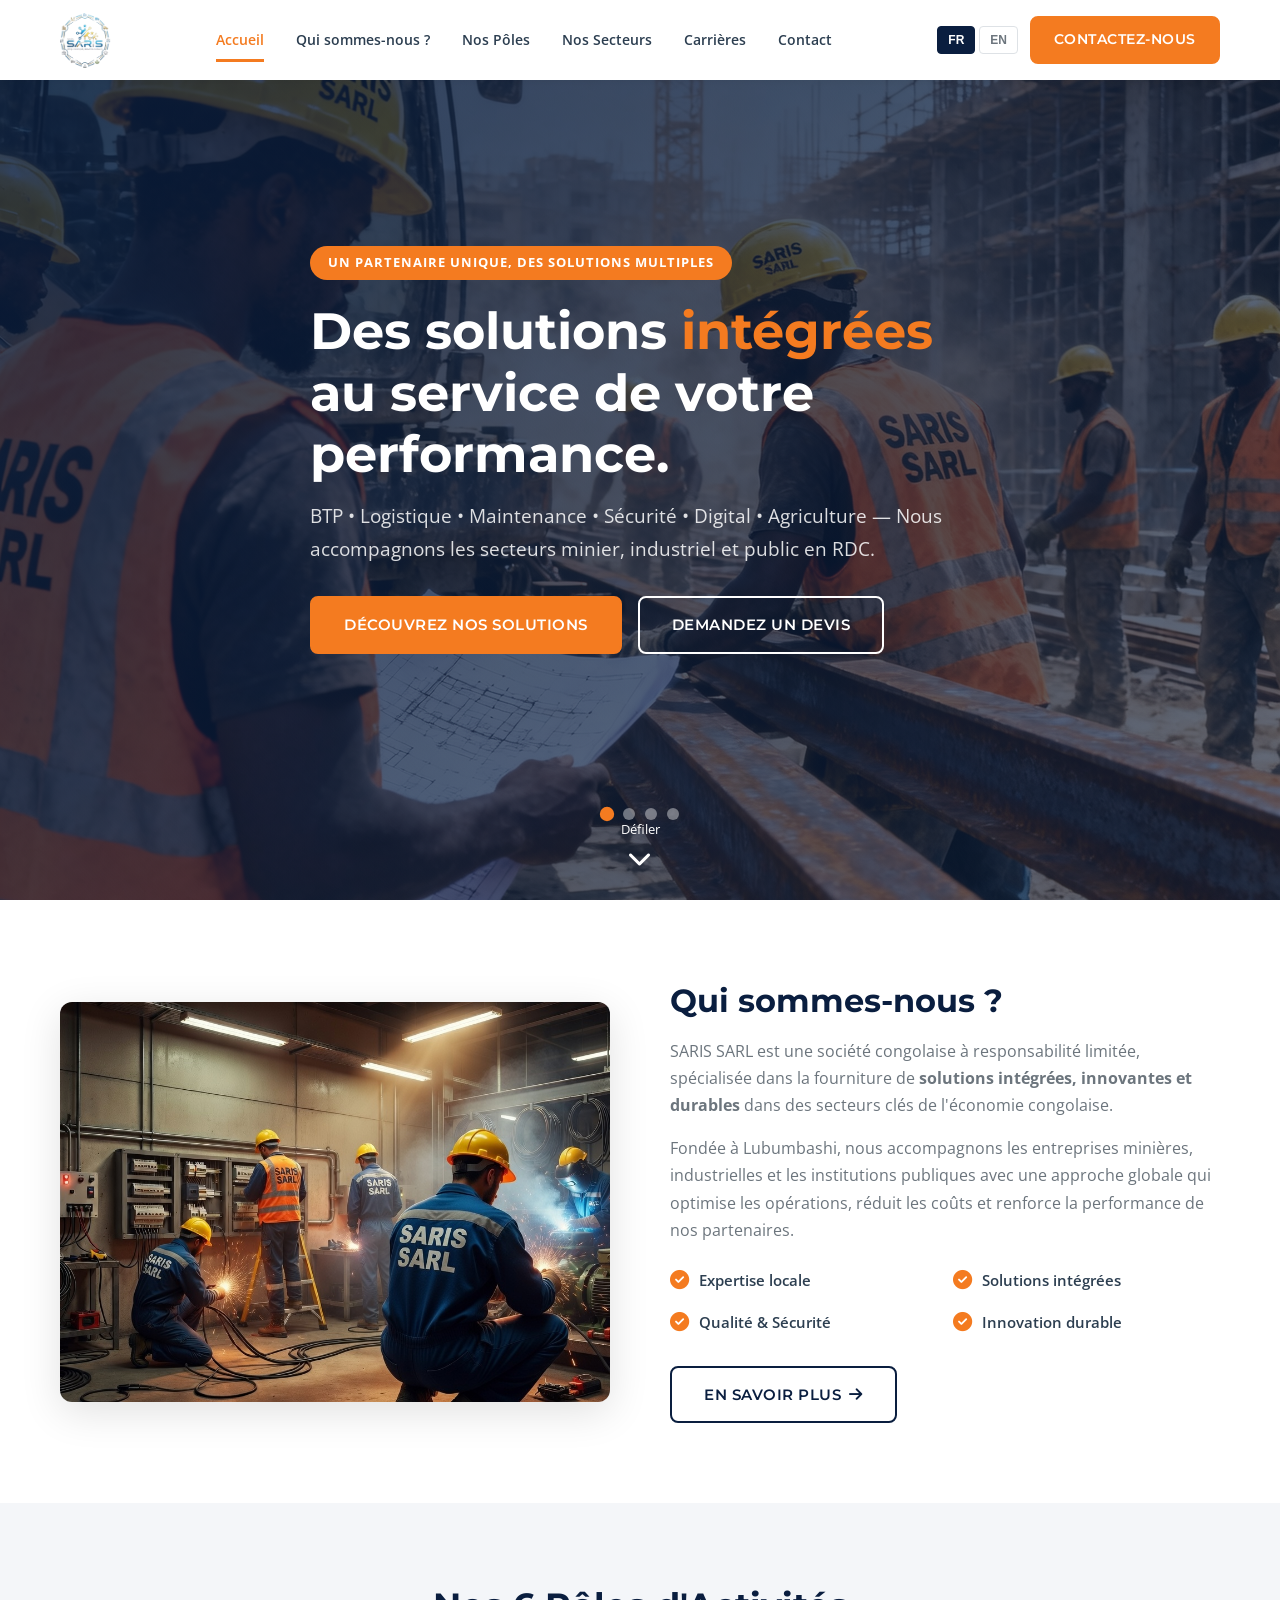
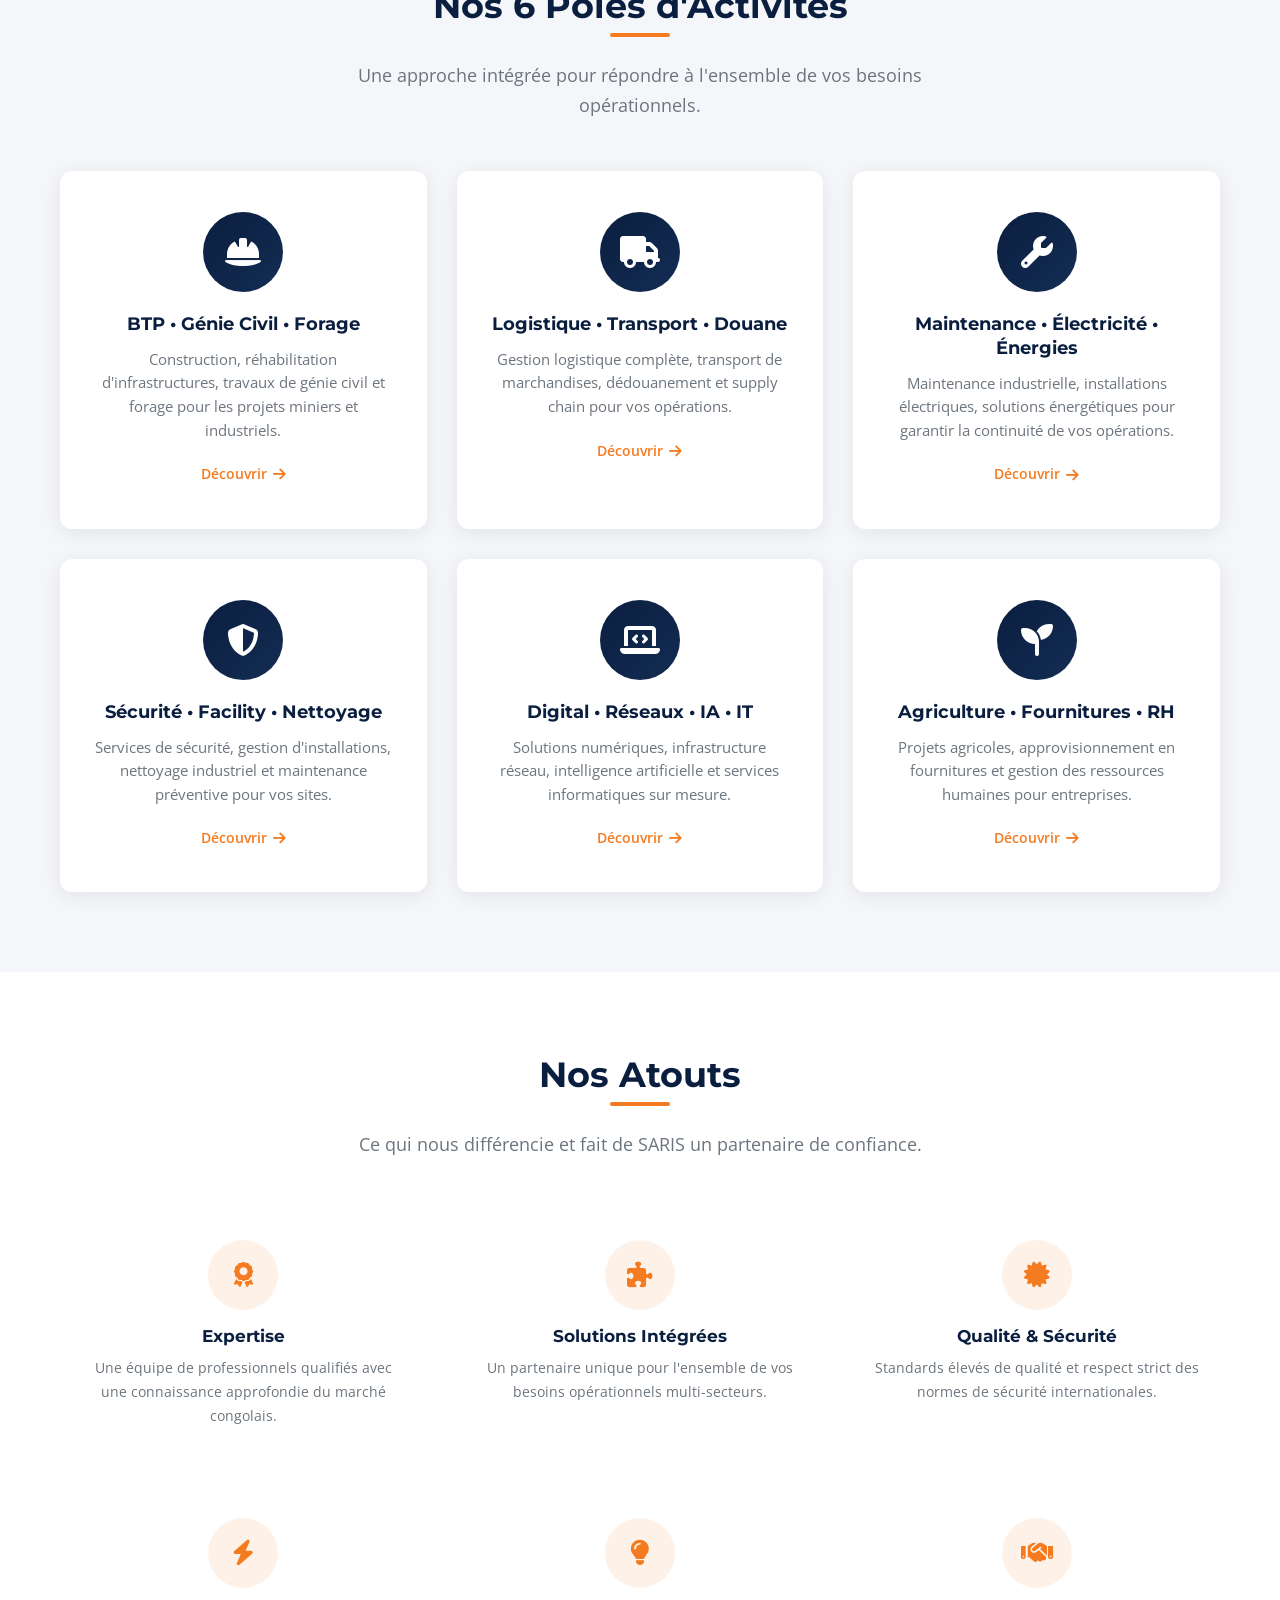
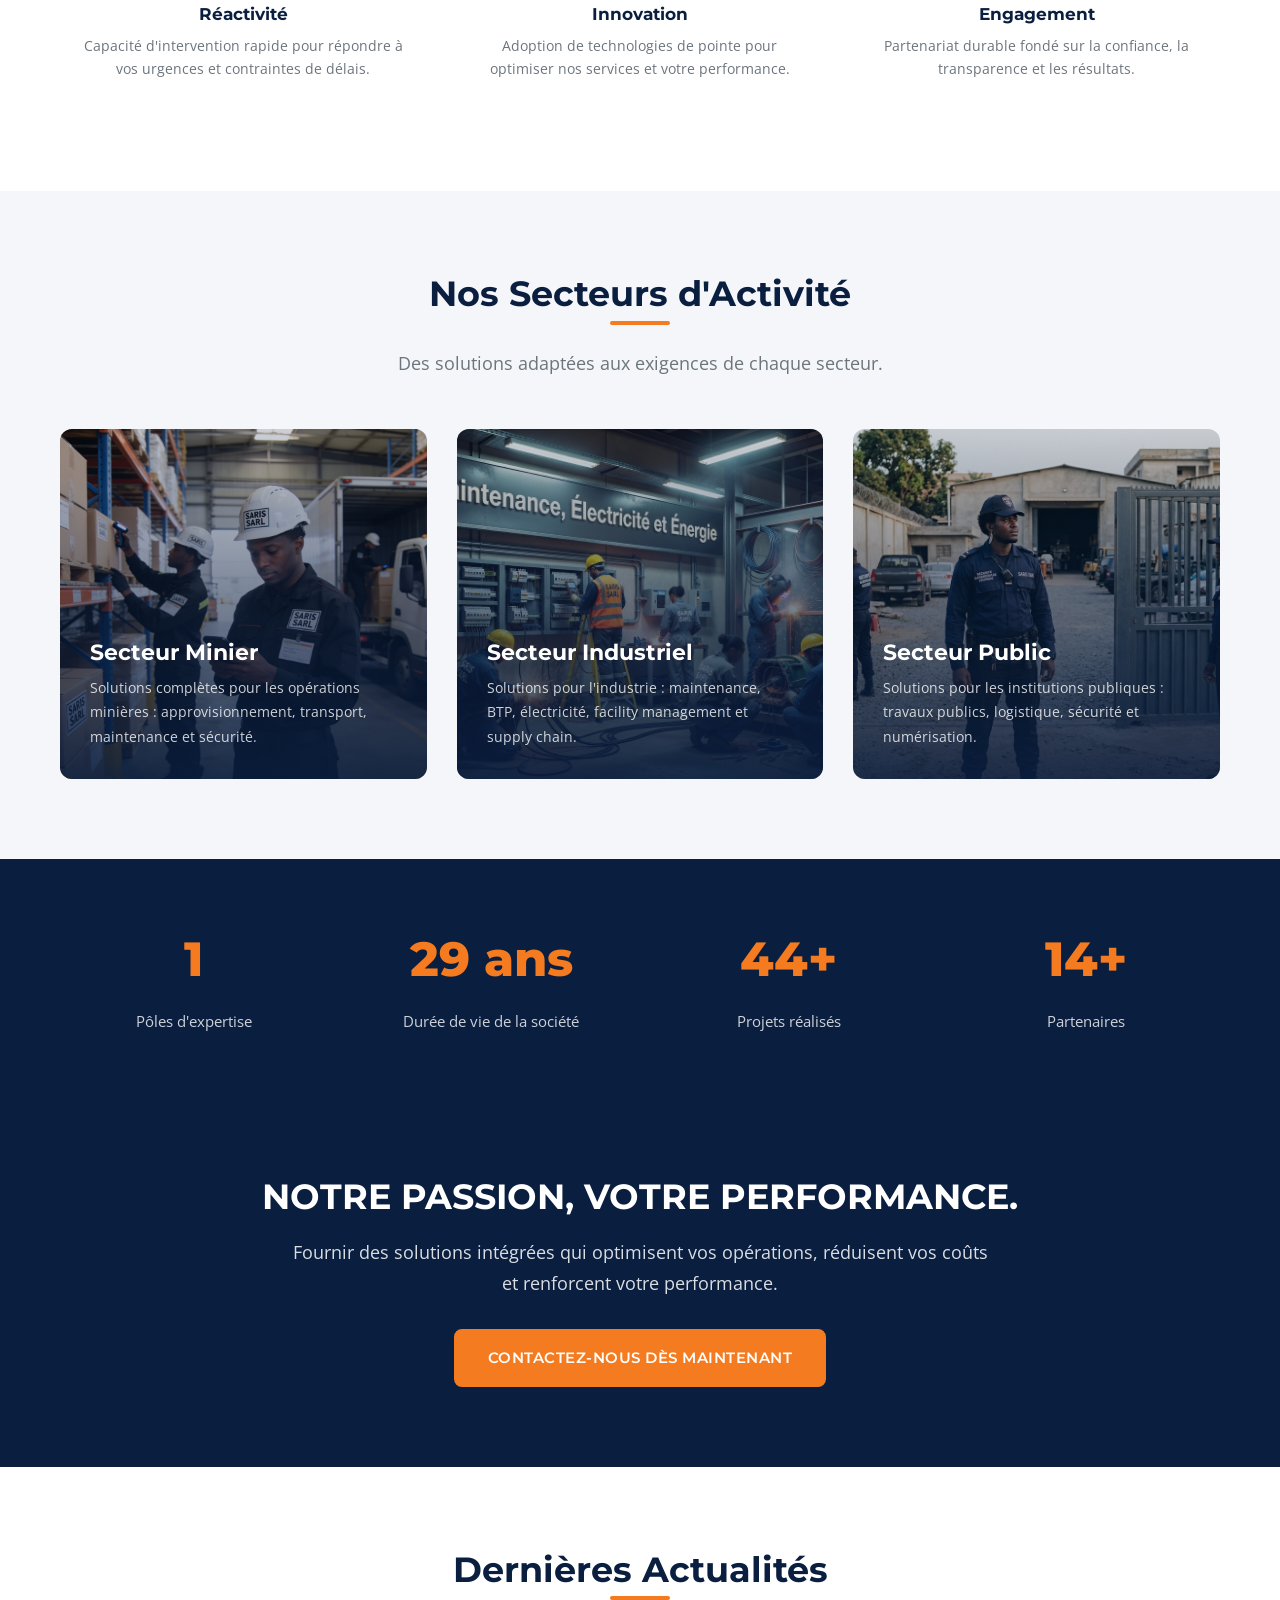
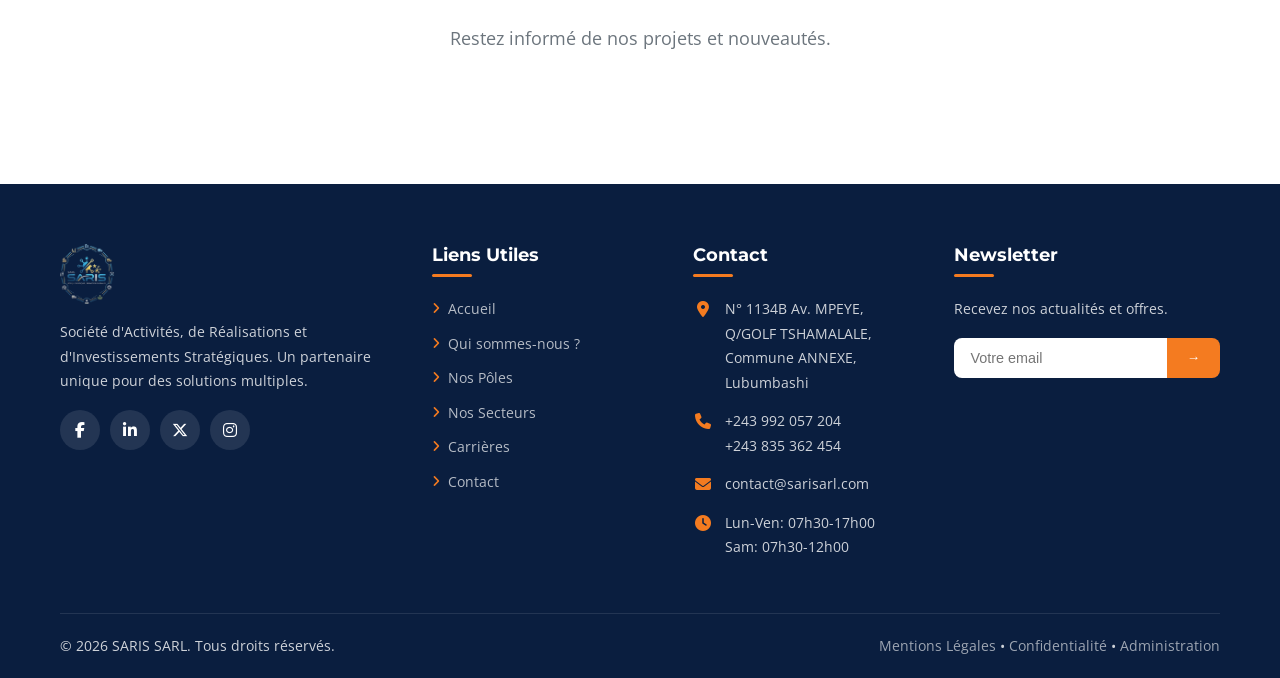
==== commit 17ffbfd2: "Standardize footer across all pages: correct address, phone, email, links and copyright" ====
--- a/index.html
+++ b/index.html
@@ -301,19 +301,16 @@
   <footer class="footer">
     <div class="container">
       <div class="footer__grid">
-        <!-- About -->
         <div class="footer__about">
           <img src="assets/images/logo.png" alt="SARIS SARL" style="height:60px;width:auto;margin-bottom:16px;">
-          <p>Société congolaise spécialisée dans les solutions intégrées BTP, Logistique et Services Globaux. Un partenaire unique pour des solutions multiples.</p>
+          <p>Société d'Activités, de Réalisations et d'Investissements Stratégiques. Un partenaire unique pour des solutions multiples.</p>
           <div class="footer__social">
             <a href="#"><i class="fab fa-facebook-f"></i></a>
             <a href="#"><i class="fab fa-linkedin-in"></i></a>
             <a href="#"><i class="fab fa-x-twitter"></i></a>
-            <a href="#"><i class="fab fa-youtube"></i></a>
-          </div>
-        </div>
-
-        <!-- Links -->
+            <a href="#"><i class="fab fa-instagram"></i></a>
+          </div>
+        </div>
         <div>
           <h4>Liens Utiles</h4>
           <ul class="footer__links">
@@ -322,38 +319,21 @@
             <li><a href="pages/poles.html">Nos Pôles</a></li>
             <li><a href="pages/secteurs.html">Nos Secteurs</a></li>
             <li><a href="pages/careers.html">Carrières</a></li>
-            <li><a href="#">Mentions Légales</a></li>
-            <li><a href="#">Politique de Confidentialité</a></li>
+            <li><a href="pages/contact.html">Contact</a></li>
           </ul>
         </div>
-
-        <!-- Contact -->
         <div>
           <h4>Contact</h4>
           <ul class="footer__contact">
-            <li>
-              <i class="fas fa-map-marker-alt"></i>
-              <span>N° 1134B Av. MPEYE, Q/GOLF TSHAMALALE, Commune ANNEXE, Lubumbashi</span>
-            </li>
-            <li>
-              <i class="fas fa-phone"></i>
-              <span>+243 992 057 204<br>+243 835 362 454</span>
-            </li>
-            <li>
-              <i class="fas fa-envelope"></i>
-              <span>contact@sarisarl.com</span>
-            </li>
-            <li>
-              <i class="fas fa-clock"></i>
-              <span>Lun-Ven: 07h30-17h00<br>Sam: 07h30-12h00</span>
-            </li>
+            <li><i class="fas fa-map-marker-alt"></i><span>N° 1134B Av. MPEYE, Q/GOLF TSHAMALALE, Commune ANNEXE, Lubumbashi</span></li>
+            <li><i class="fas fa-phone"></i><span>+243 992 057 204<br>+243 835 362 454</span></li>
+            <li><i class="fas fa-envelope"></i><span>contact@sarisarl.com</span></li>
+            <li><i class="fas fa-clock"></i><span>Lun-Ven: 07h30-17h00<br>Sam: 07h30-12h00</span></li>
           </ul>
         </div>
-
-        <!-- Newsletter -->
         <div>
           <h4>Newsletter</h4>
-          <p style="font-size: 0.9rem; margin-bottom: 12px;">Recevez nos actualités et offres.</p>
+          <p style="font-size:0.9rem;margin-bottom:12px;">Recevez nos actualités et offres.</p>
           <div class="footer__newsletter">
             <form>
               <input type="email" placeholder="Votre email">
@@ -362,7 +342,6 @@
           </div>
         </div>
       </div>
-
       <div class="footer__bottom">
         <span>&copy; 2026 SARIS SARL. Tous droits réservés.</span>
         <span>
@@ -384,60 +363,43 @@
   </style>
 
   <script src="js/main.js"></script>
-  <script>
-    // Load news from admin panel (localStorage)
-    (function() {
-      const STORAGE_KEY = 'saris_articles';
+  <script type="module">
+    import supabase from './js/supabase.js';
+
+    async function loadNews() {
       const newsGrid = document.getElementById('newsGrid');
       if (!newsGrid) return;
 
-      let articles = [];
+      const defaults = [
+        { image_url: 'assets/images/logistique-entrepot.png', created_at: '2026-06-15', title: 'SARIS SARL lance un nouveau projet minier au Katanga', excerpt: 'Notre société a été sélectionnée pour accompagner un grand groupe minier dans la gestion logistique de ses opérations...' },
+        { image_url: 'assets/images/logistique-bureau.png', created_at: '2026-05-28', title: 'Signature d\'un partenariat stratégique avec un opérateur minier', excerpt: 'Ce partenariat renforce notre position dans le secteur minier et nous permet d\'étendre notre gamme de services...' },
+        { image_url: 'assets/images/rh-equipe.png', created_at: '2026-05-10', title: 'Programme de formation : Renforcement des compétences techniques', excerpt: 'SARIS SARL investit dans la formation de ses équipes pour garantir l\'excellence opérationnelle sur tous ses chantiers...' }
+      ];
+
+      let articles = defaults;
       try {
-        const data = localStorage.getItem(STORAGE_KEY);
-        articles = data ? JSON.parse(data) : [];
+        const data = await supabase.getArticles(true);
+        if (data && data.length > 0) articles = data;
       } catch(e) {}
 
-      // Filter only published articles, sorted by date desc
-      const published = articles
-        .filter(a => a.status === 'published')
-        .sort((a, b) => new Date(b.date) - new Date(a.date));
-
-      if (published.length === 0) {
-        // Default articles if none in admin
-        const defaults = [
-          { image: 'assets/images/logistique-entrepot.png', date: '15 Juin 2026', title: 'SARIS SARL lance un nouveau projet minier au Katanga', excerpt: 'Notre société a été sélectionnée pour accompagner un grand groupe minier dans la gestion logistique de ses opérations...' },
-          { image: 'assets/images/logistique-bureau.png', date: '28 Mai 2026', title: 'Signature d\'un partenariat stratégique avec un opérateur minier', excerpt: 'Ce partenariat renforce notre position dans le secteur minier et nous permet d\'étendre notre gamme de services...' },
-          { image: 'assets/images/rh-equipe.png', date: '10 Mai 2026', title: 'Programme de formation : Renforcement des compétences techniques', excerpt: 'SARIS SARL investit dans la formation de ses équipes pour garantir l\'excellence opérationnelle sur tous ses chantiers...' }
-        ];
-        newsGrid.innerHTML = defaults.map(a => `
-          <div class="news-card animate">
-            <div class="news-card__img"><img src="${a.image}" alt="${a.title}"></div>
-            <div class="news-card__body">
-              <span class="news-card__date">${a.date}</span>
-              <h3>${a.title}</h3>
-              <p>${a.excerpt}</p>
-              <a href="#" class="news-card__link">Lire la suite <i class="fas fa-arrow-right"></i></a>
-            </div>
-          </div>
-        `).join('');
-      } else {
-        const display = published.slice(0, 3);
-        newsGrid.innerHTML = display.map(a => {
-          const d = new Date(a.date);
-          const dateStr = d.toLocaleDateString('fr-FR', { day: 'numeric', month: 'long', year: 'numeric' });
-          return `
-          <div class="news-card animate">
-            <div class="news-card__img"><img src="${a.image || 'assets/images/logistique-entrepot.png'}" alt="${a.title}"></div>
-            <div class="news-card__body">
-              <span class="news-card__date">${dateStr}</span>
-              <h3>${a.title}</h3>
-              <p>${a.excerpt}</p>
-              <a href="#" class="news-card__link">Lire la suite <i class="fas fa-arrow-right"></i></a>
-            </div>
-          </div>`;
-        }).join('');
-      }
-    })();
+      const display = articles.slice(0, 3);
+      newsGrid.innerHTML = display.map(a => {
+        const d = new Date(a.created_at);
+        const dateStr = d.toLocaleDateString('fr-FR', { day: 'numeric', month: 'long', year: 'numeric' });
+        return `
+        <div class="news-card animate">
+          <div class="news-card__img"><img src="${a.image_url || 'assets/images/logistique-entrepot.png'}" alt="${a.title}"></div>
+          <div class="news-card__body">
+            <span class="news-card__date">${dateStr}</span>
+            <h3>${a.title}</h3>
+            <p>${a.excerpt}</p>
+            <a href="#" class="news-card__link">Lire la suite <i class="fas fa-arrow-right"></i></a>
+          </div>
+        </div>`;
+      }).join('');
+    }
+
+    loadNews();
   </script>
 </body>
 </html>
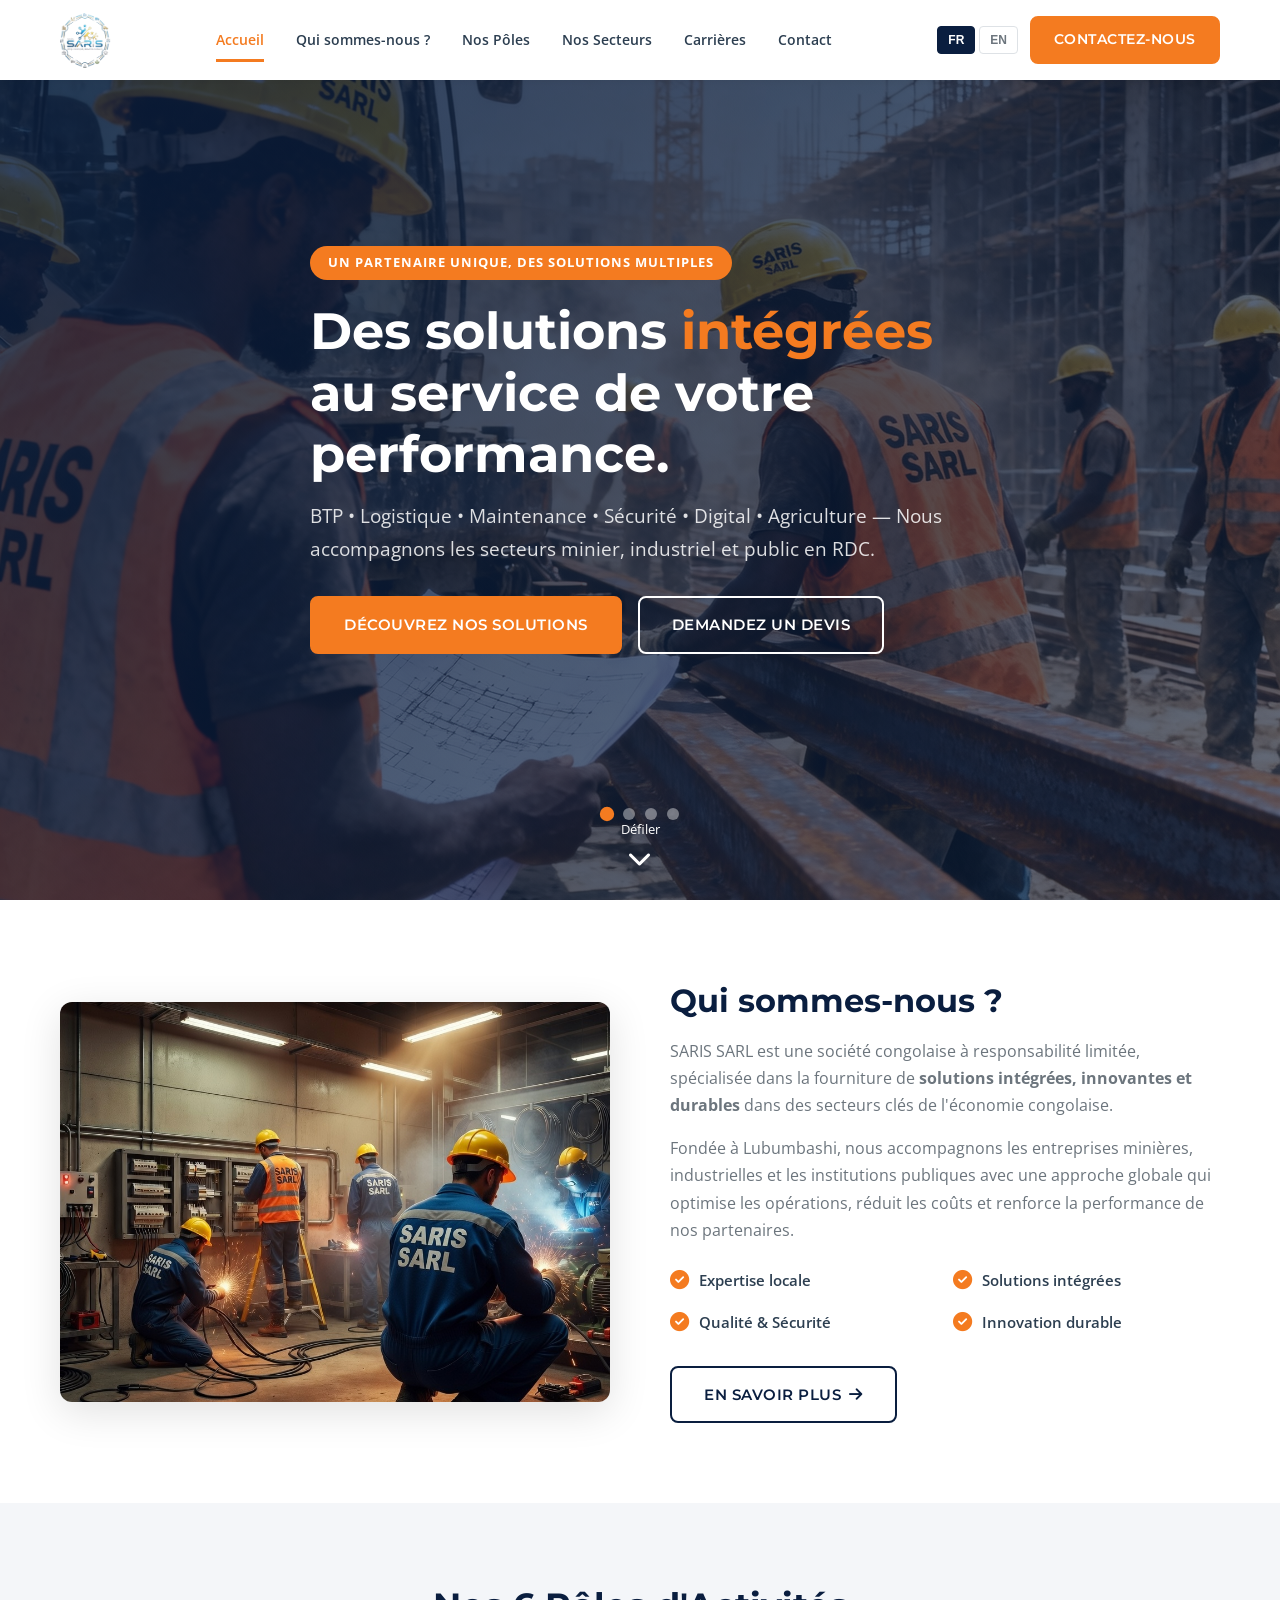
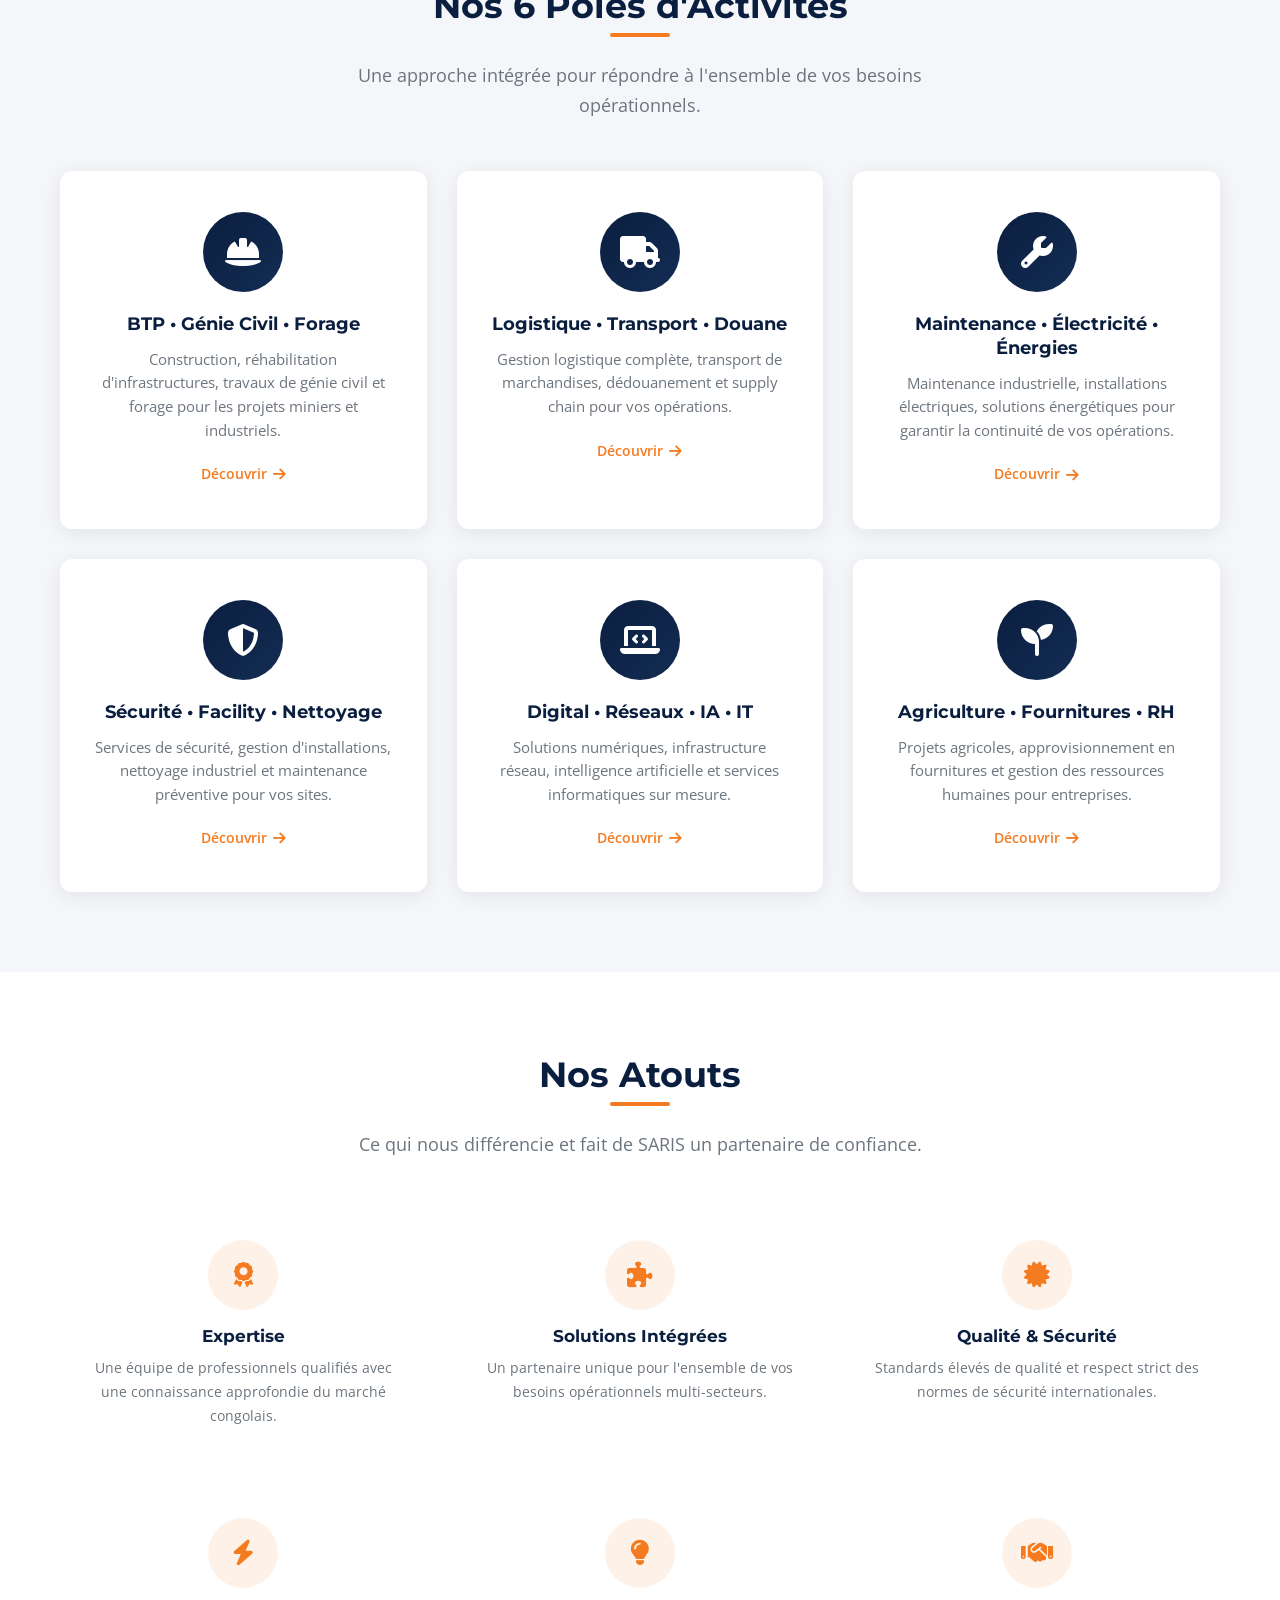
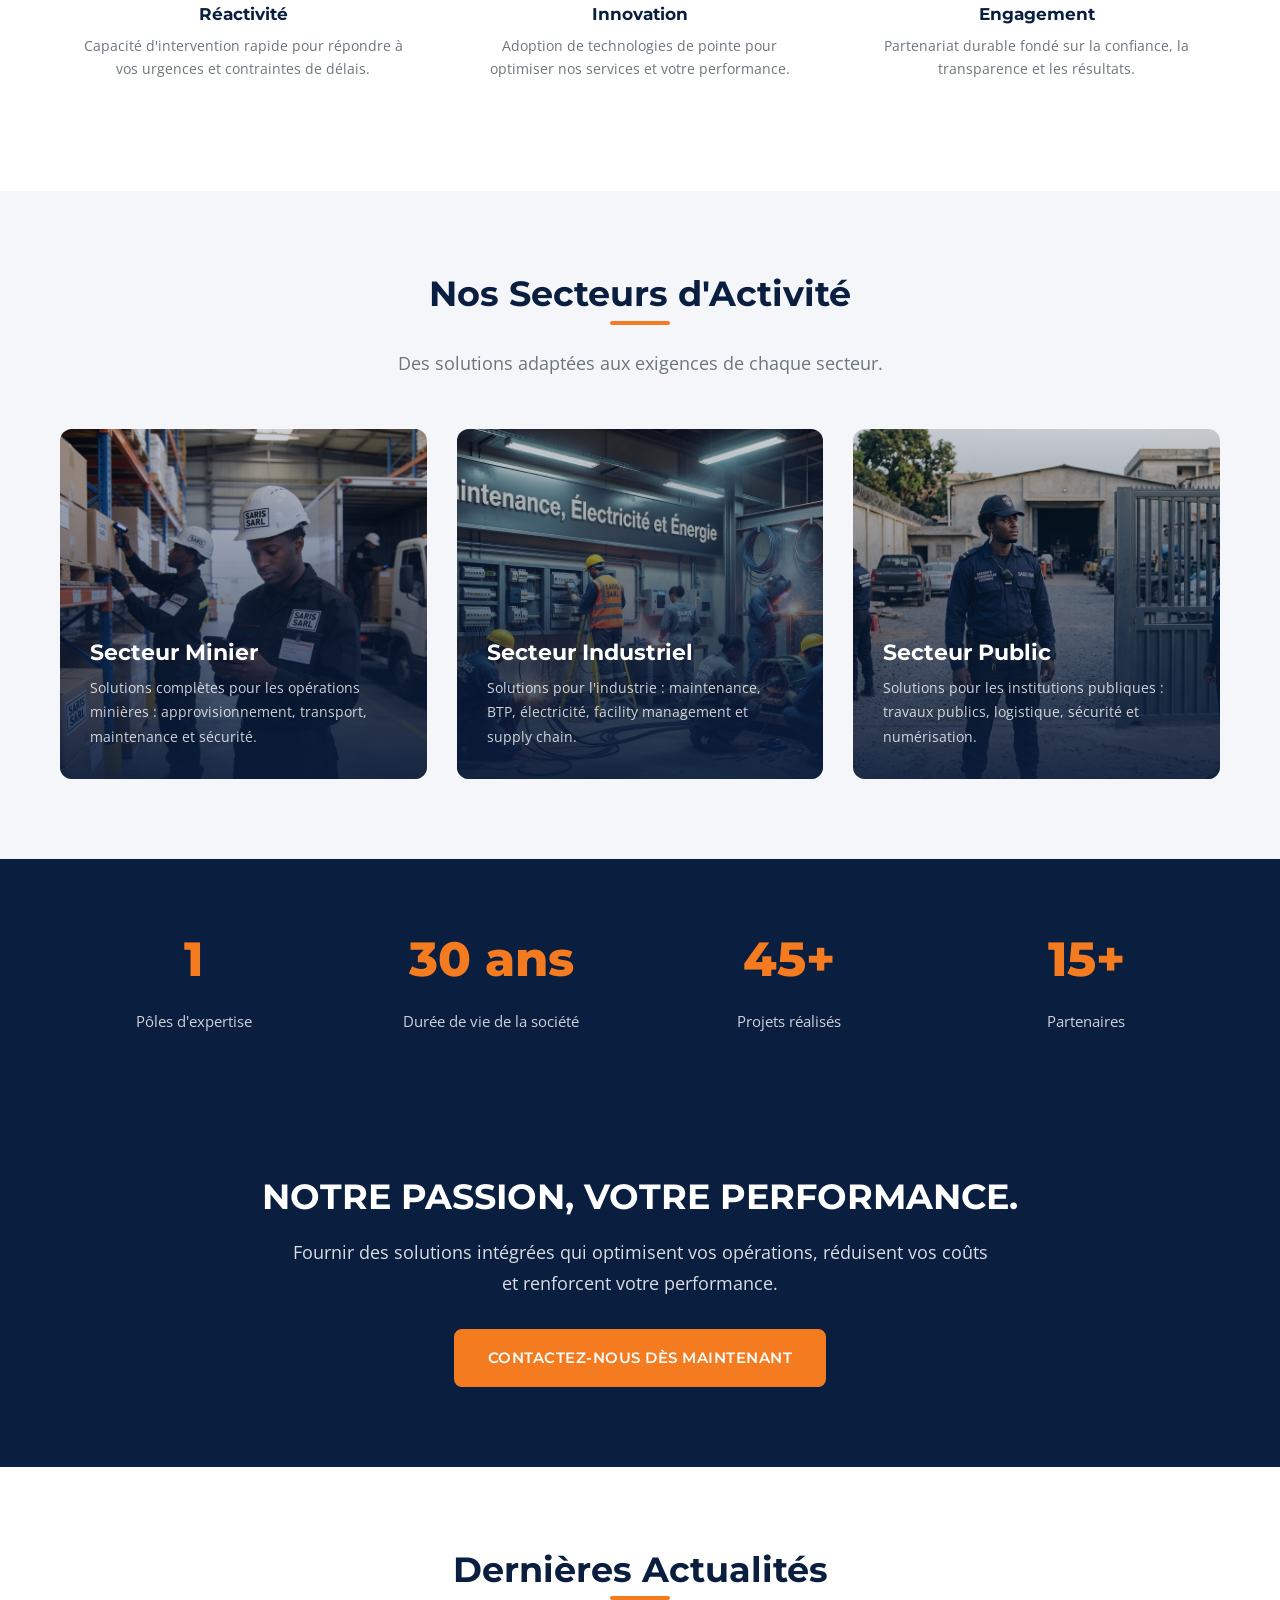
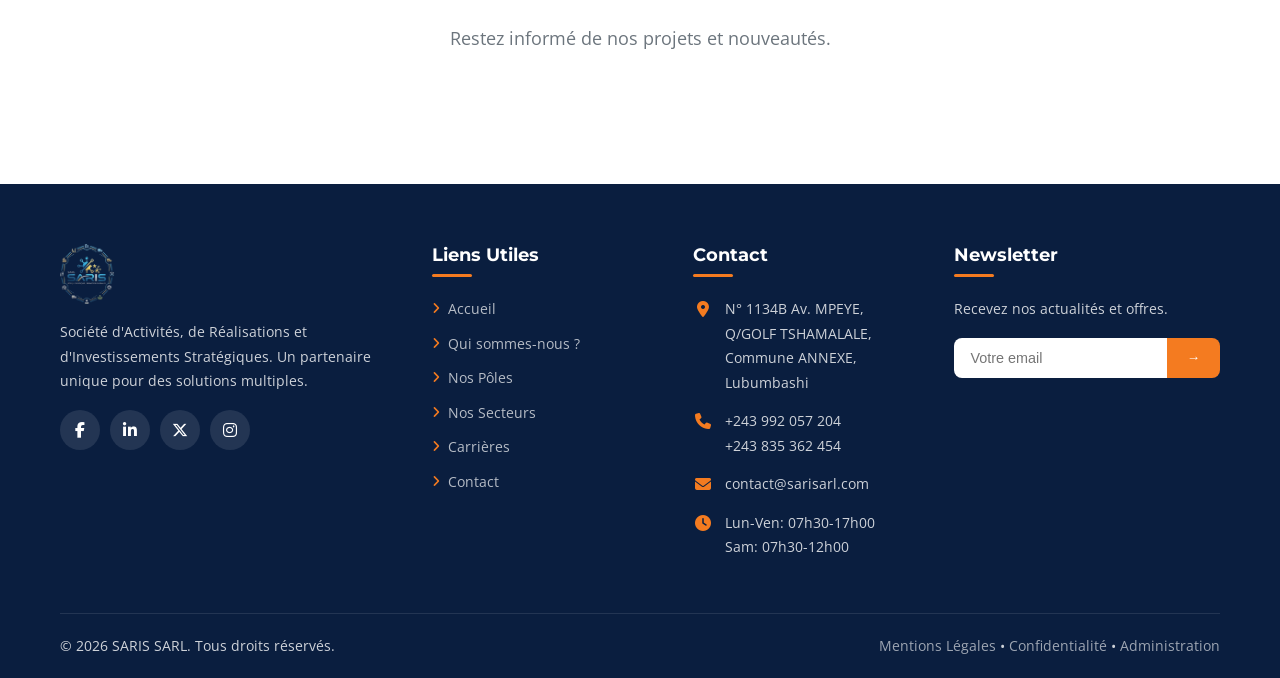
==== commit b656b170: "Add clickable mailto/tel/WhatsApp links in footer and contact page, switch form to Formspree" ====
--- a/index.html
+++ b/index.html
@@ -326,8 +326,8 @@
           <h4>Contact</h4>
           <ul class="footer__contact">
             <li><i class="fas fa-map-marker-alt"></i><span>N° 1134B Av. MPEYE, Q/GOLF TSHAMALALE, Commune ANNEXE, Lubumbashi</span></li>
-            <li><i class="fas fa-phone"></i><span>+243 992 057 204<br>+243 835 362 454</span></li>
-            <li><i class="fas fa-envelope"></i><span>contact@sarisarl.com</span></li>
+            <li><i class="fas fa-phone"></i><span><a href="tel:+243992057204" style="color:inherit;text-decoration:none;">+243 992 057 204</a><br><a href="tel:+243835362454" style="color:inherit;text-decoration:none;">+243 835 362 454</a></span></li>
+            <li><i class="fas fa-envelope"></i><span><a href="mailto:contact@sarisarl.com" style="color:inherit;text-decoration:none;">contact@sarisarl.com</a></span></li>
             <li><i class="fas fa-clock"></i><span>Lun-Ven: 07h30-17h00<br>Sam: 07h30-12h00</span></li>
           </ul>
         </div>
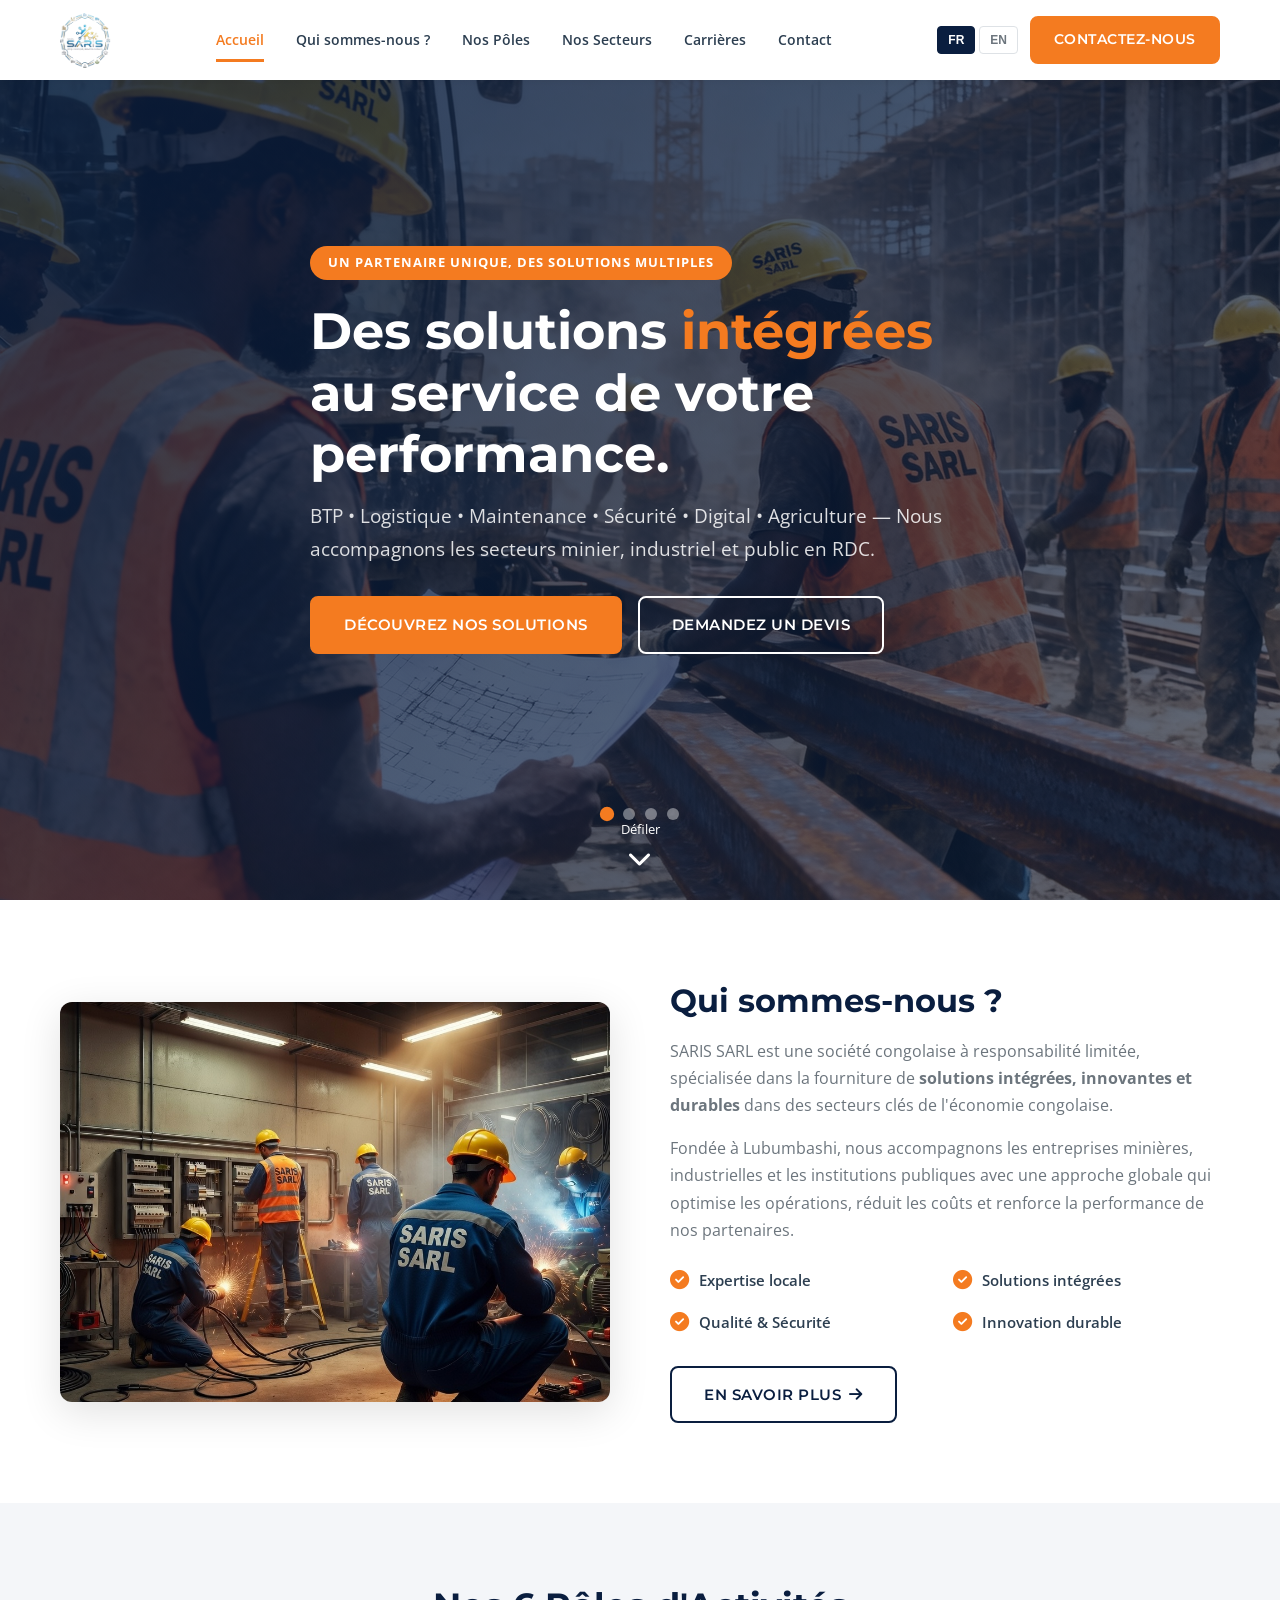
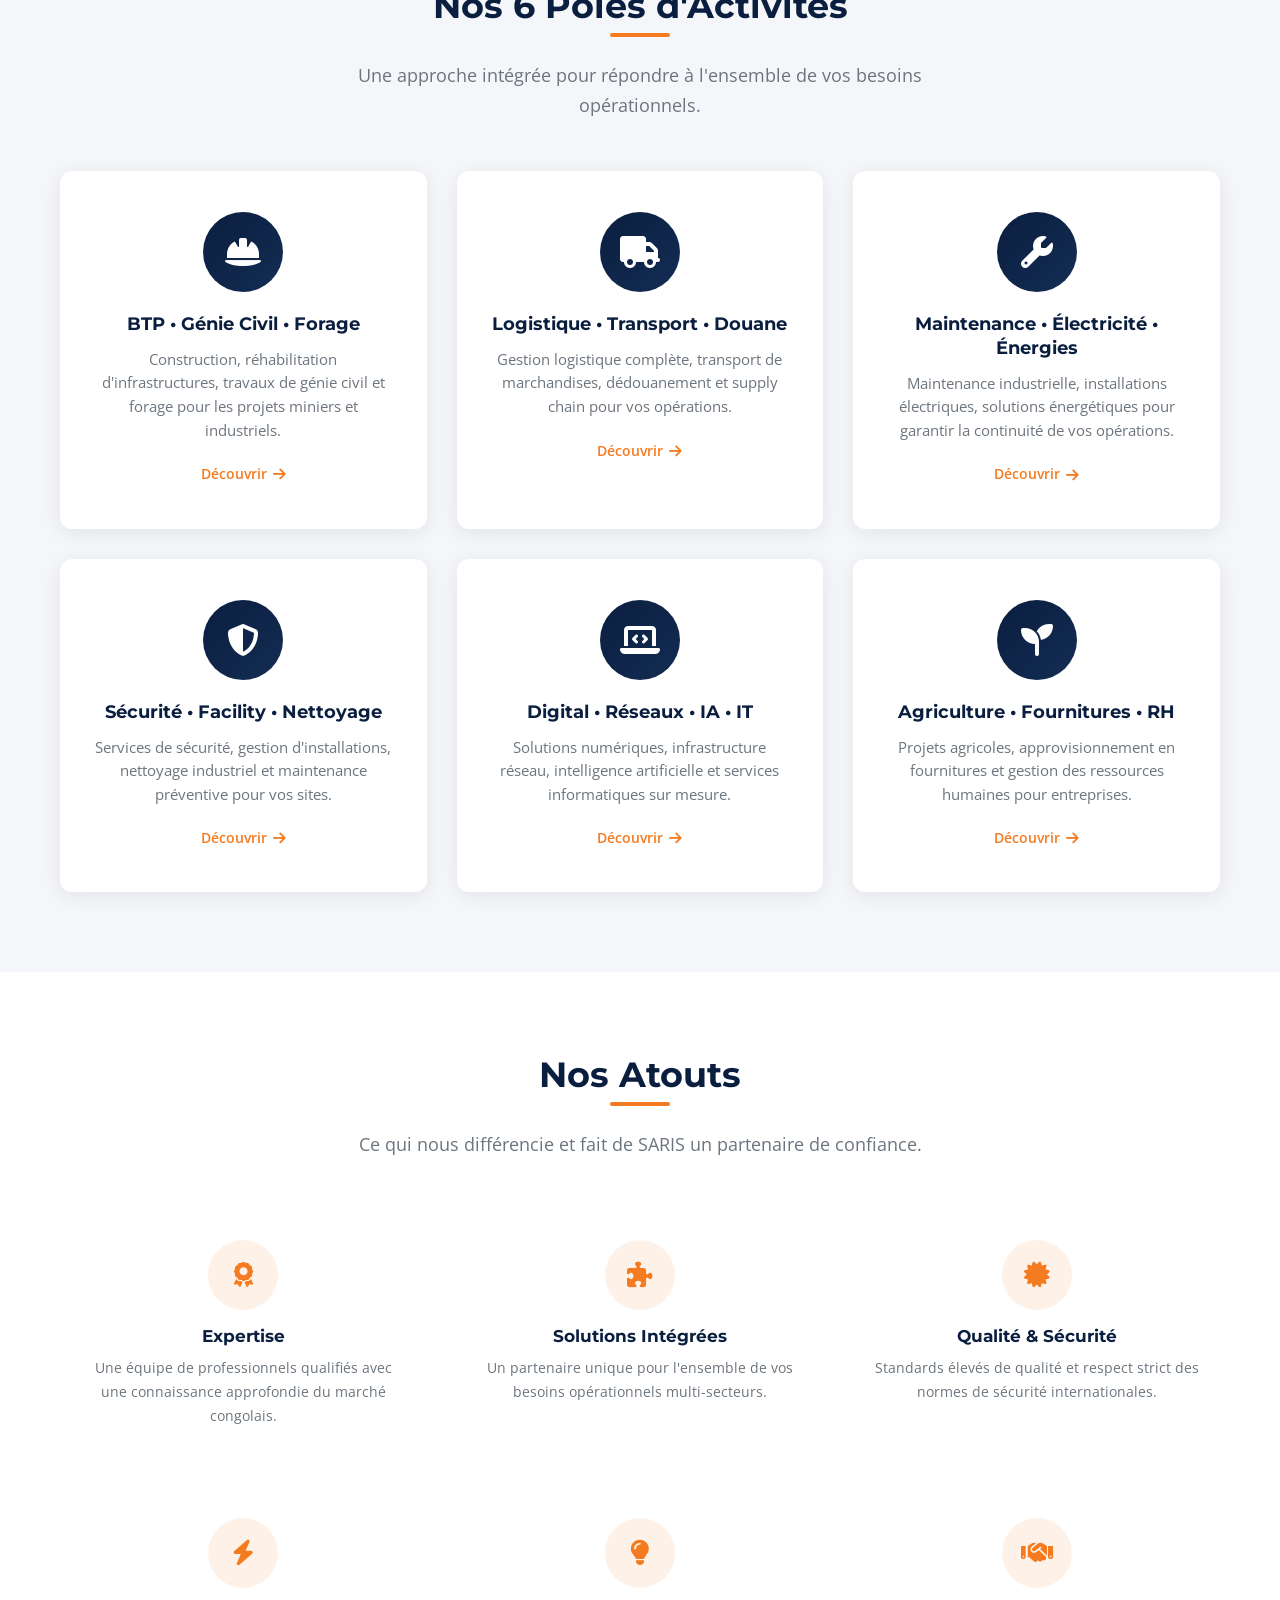
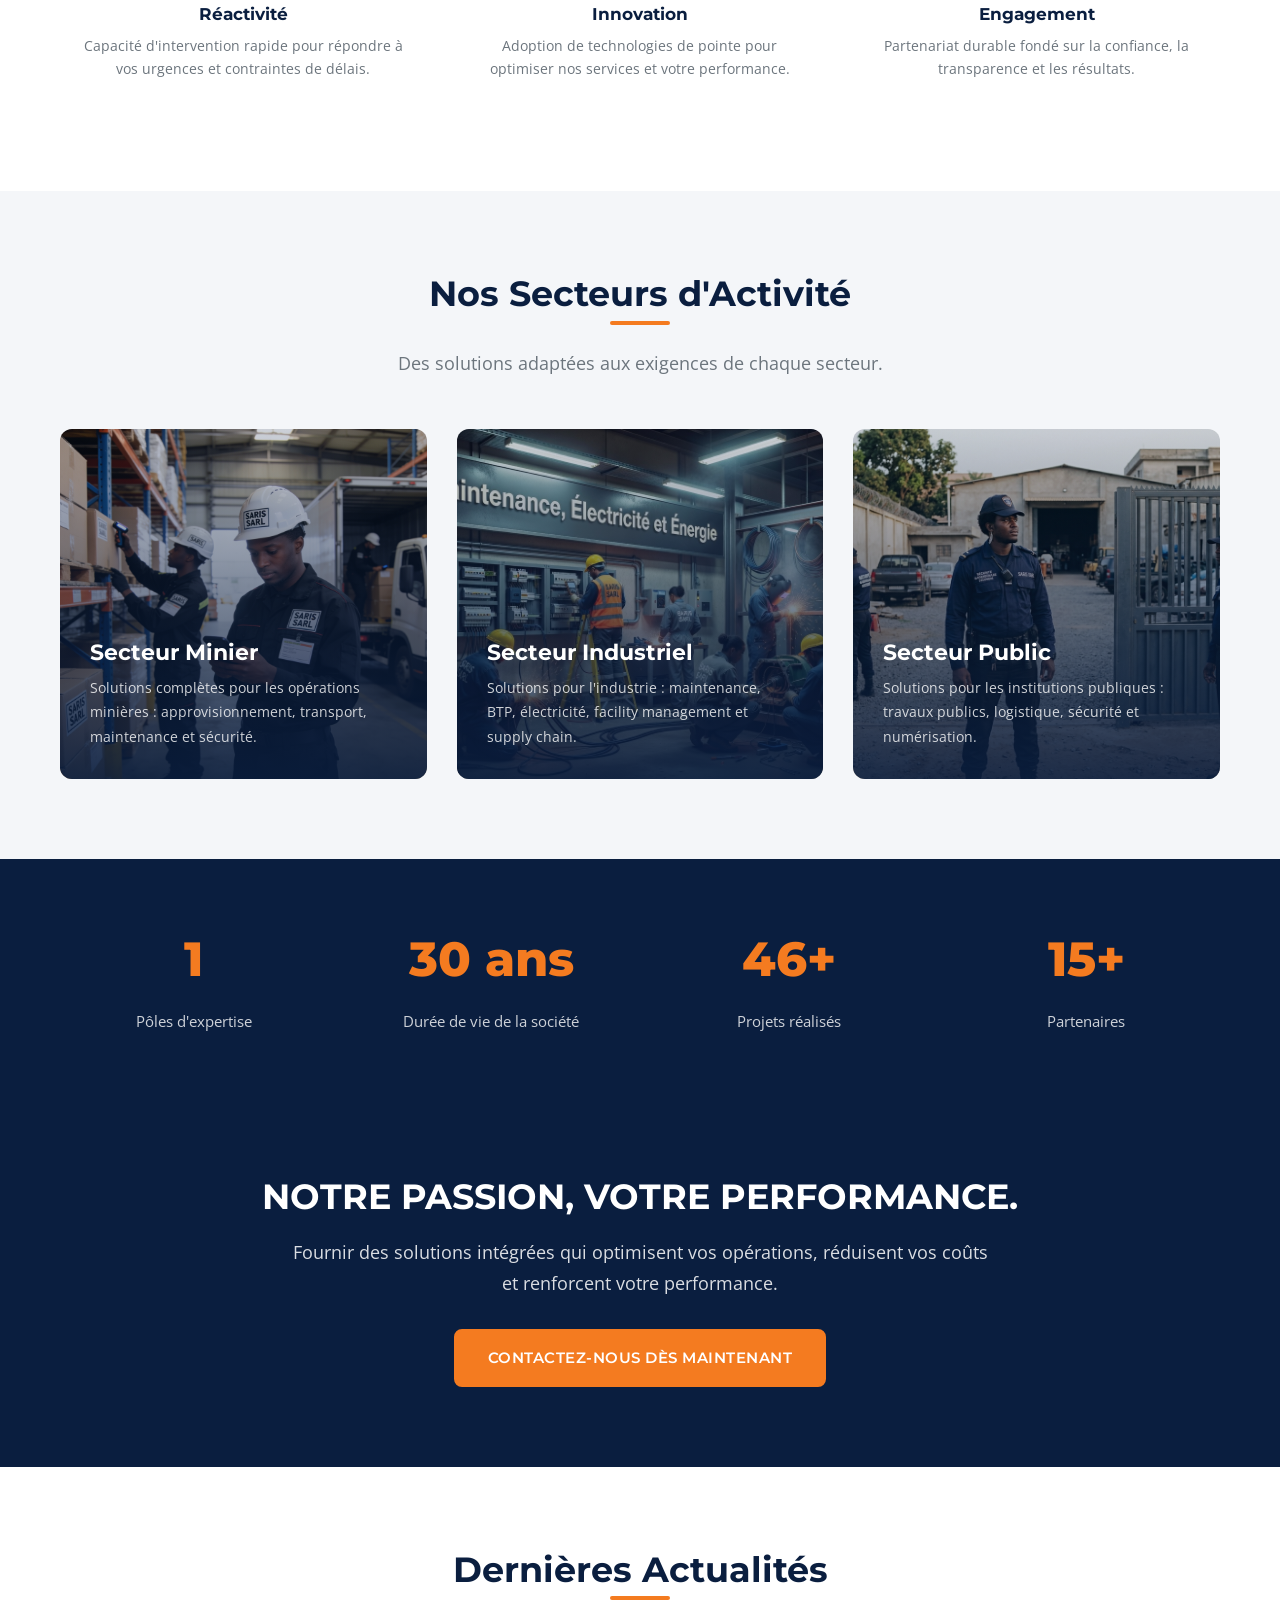
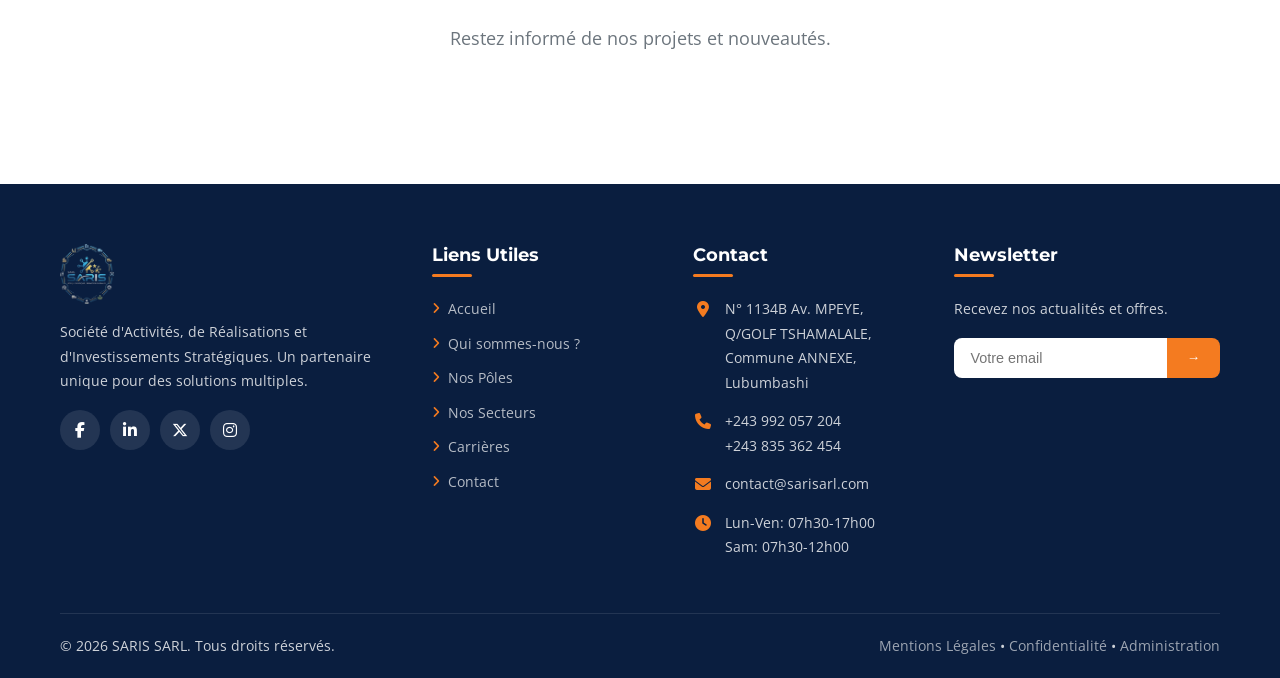
==== commit 824ba7a2: "Add 2 actualites articles: Formation entrepreneurs and Transformation numerique PNC" ====
--- a/index.html
+++ b/index.html
@@ -371,9 +371,9 @@
       if (!newsGrid) return;
 
       const defaults = [
-        { image_url: 'assets/images/logistique-entrepot.png', created_at: '2026-06-15', title: 'SARIS SARL lance un nouveau projet minier au Katanga', excerpt: 'Notre société a été sélectionnée pour accompagner un grand groupe minier dans la gestion logistique de ses opérations...' },
-        { image_url: 'assets/images/logistique-bureau.png', created_at: '2026-05-28', title: 'Signature d\'un partenariat stratégique avec un opérateur minier', excerpt: 'Ce partenariat renforce notre position dans le secteur minier et nous permet d\'étendre notre gamme de services...' },
-        { image_url: 'assets/images/rh-equipe.png', created_at: '2026-05-10', title: 'Programme de formation : Renforcement des compétences techniques', excerpt: 'SARIS SARL investit dans la formation de ses équipes pour garantir l\'excellence opérationnelle sur tous ses chantiers...' }
+        { image_url: 'assets/images/rh-equipe.png', created_at: '2026-07-20', title: 'Formation Entrepreneuriat : SARIS SARL, Equity BCDC et FOJECO forment 150 jeunes entrepreneurs', excerpt: 'Un partenariat stratégique pour dynamiser l\'écosystème entrepreneurial congolais. 150 jeunes entrepreneurs accompagnés en formation, certification et accès au financement.' },
+        { image_url: 'assets/images/digital-informatique.png', created_at: '2026-07-15', title: 'Transformation Numérique RDC : SARIS SARL modernise la Police Nationale Congolaise', excerpt: 'SARIS SARL équipe la salle des serveurs du Commissariat Général de la PNC avec des équipements de dernière génération et une formation des agents.' },
+        { image_url: 'assets/images/logistique-entrepot.png', created_at: '2026-06-15', title: 'SARIS SARL lance un nouveau projet minier au Katanga', excerpt: 'Notre société a été sélectionnée pour accompagner un grand groupe minier dans la gestion logistique de ses opérations.' }
       ];
 
       let articles = defaults;
